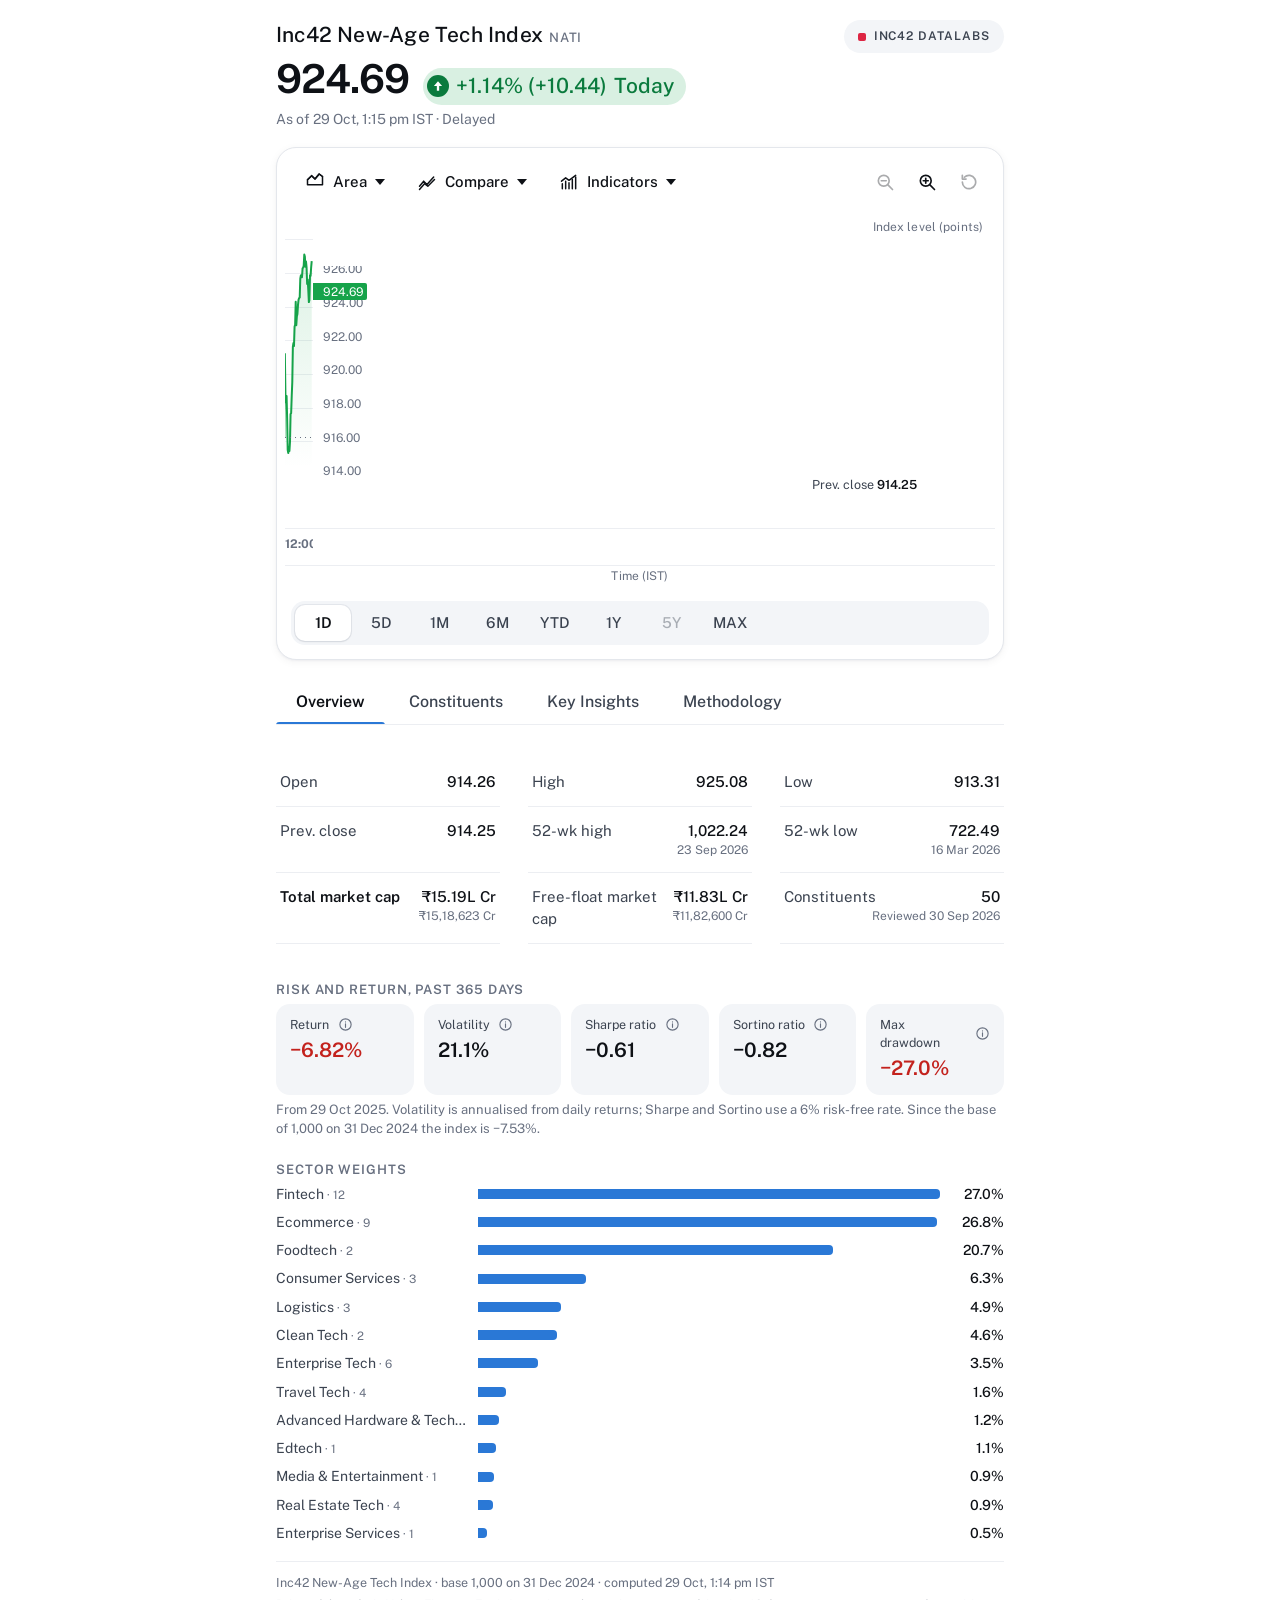
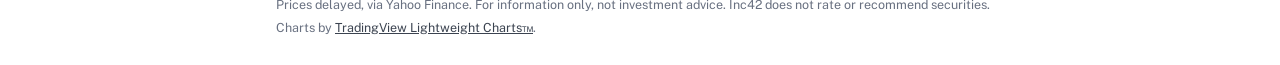
==== v2/site/index.html @ 7ddc9103 "NATI widget v2" ====
<!doctype html>
<html lang="en">
<head>
<meta charset="utf-8">
<meta name="viewport" content="width=device-width, initial-scale=1, viewport-fit=cover">
<!-- /HEAD-START -->
<title>Inc42 New-Age Tech Index</title>
<meta name="description" content="The Inc42 New-Age Tech Index (NATI): 50 Indian new-age tech stocks, live chart and comparisons, constituent heatmap, weekly insights and company profiles.">
<link rel="icon" href="data:image/svg+xml,%3Csvg xmlns='http://www.w3.org/2000/svg' viewBox='0 0 32 32'%3E%3Crect width='32' height='32' rx='8' fill='%23dd2543'/%3E%3Cpath d='M7 22l6-7 5 4 7-9' fill='none' stroke='%23fff' stroke-width='3' stroke-linecap='round' stroke-linejoin='round'/%3E%3C/svg%3E">
<script>
  // Apply ?theme=light|dark (or #light/#dark) before first paint, so an embed in a white
  // article never flashes the dark theme while the chart library loads
  (function () {
    try {
      var q = new URLSearchParams(location.search).get("theme"), h = location.hash.replace("#", "");
      var t = q || (h === "light" || h === "dark" ? h : null);
      if (t === "light" || t === "dark") document.documentElement.setAttribute("data-theme", t);
    } catch (e) {}
  })();
</script>
<link rel="preconnect" href="https://fonts.googleapis.com">
<link rel="preconnect" href="https://fonts.gstatic.com" crossorigin>
<link rel="stylesheet" href="https://fonts.googleapis.com/css2?family=Public+Sans:wght@400;500;600;700&display=swap">
<style>
/* Layout: one column, quote header → chart card (toolbar, chart, range tabs) → tabbed detail (overview, constituents, method). Sized for an article column (≤ 760px). */
/* colour tokens live in assets/nati-ui.css, shared with the other page */

* { box-sizing: border-box; }
[hidden] { display: none !important; }
html, body { background: var(--bg); color: var(--ink); }
body { margin: 0; font: 15px/1.45 var(--font); -webkit-font-smoothing: antialiased; }
button { font: inherit; color: inherit; }
:focus-visible { outline: 2px solid var(--focus); outline-offset: 2px; }
.num { font-variant-numeric: tabular-nums; }

.wrap { max-width: 760px; margin: 0 auto; padding-block: 20px 28px; padding-inline: 16px; display: grid; gap: 18px; }

/* ---------- quote header ---------- */
.quote { display: grid; grid-template-columns: 1fr auto; gap: 4px 16px; align-items: start; }
.quote .name { grid-column: 1; grid-row: 1; font-size: 21px; font-weight: 500; letter-spacing: 0.01em; margin: 0; text-wrap: balance; }
.quote .name small { font-size: 13px; color: var(--muted); font-weight: 500; letter-spacing: 0.06em; margin-left: 6px; }
.mark { grid-column: 2; grid-row: 1; display: flex; align-items: center; gap: 8px; padding: 8px 14px; border-radius: var(--r-ctl);
  background: var(--surface); font-size: 12px; font-weight: 600; letter-spacing: 0.08em; text-transform: uppercase; color: var(--ink-2); white-space: nowrap; }
.mark i { width: 8px; height: 8px; border-radius: 2px; background: var(--brand); display: block; }
.price-row { display: flex; flex-wrap: wrap; align-items: baseline; gap: 6px 14px; grid-column: 1 / -1; grid-row: 2; }
.last { font-size: 40px; font-weight: 600; letter-spacing: -0.01em; line-height: 1.1; }
.chg { display: inline-flex; align-items: center; gap: 8px; font-size: 21px; font-weight: 500; }
.chg .dot { width: 22px; height: 22px; border-radius: 50%; display: grid; place-items: center; }
.chg.up { color: var(--up); } .chg.up .dot { background: var(--up); }
.chg.down { color: var(--down); } .chg.down .dot { background: var(--down); }
.chg .dot svg { width: 14px; height: 14px; fill: var(--bg); }
.chg.down .dot svg { transform: rotate(180deg); }
.stamp { grid-column: 1 / -1; grid-row: 3; color: var(--muted); font-size: 14px; }
.stamp .live { display: inline-flex; align-items: center; gap: 6px; }
.stamp .live::before { content: ""; width: 7px; height: 7px; border-radius: 50%; background: var(--up-line); }

/* ---------- chart card ---------- */
.card { background: var(--surface); border-radius: var(--r-card); padding: 6px; display: grid; gap: 6px; min-width: 0; }
.toolbar { display: flex; flex-wrap: wrap; gap: 4px; padding: 6px 6px 2px; }
.tb { position: relative; }
.tb > button { display: inline-flex; align-items: center; gap: 8px; height: 40px; padding: 0 14px; border: 0; border-radius: var(--r-ctl);
  background: transparent; cursor: pointer; font-weight: 500; font-size: 15px; }
.tb > button:hover, .tb > button[aria-expanded="true"] { background: var(--wash); }
.tb > button svg.ic { width: 20px; height: 20px; fill: none; stroke: currentColor; stroke-width: 1.8; stroke-linejoin: round; stroke-linecap: round; }
.tb > button .caret { width: 0; height: 0; border-left: 5px solid transparent; border-right: 5px solid transparent; border-top: 6px solid currentColor; transition: transform .15s; }
.tb > button[aria-expanded="true"] .caret { transform: rotate(180deg); }
.tb > button:disabled { opacity: .45; cursor: not-allowed; }
.pop { position: absolute; top: calc(100% + 6px); left: 0; z-index: 20; min-width: 220px; background: var(--raised); border-radius: 16px;
  box-shadow: var(--shadow); padding: 8px 0; }
.pop[hidden] { display: none !important; }
.menu-item { display: flex; align-items: center; gap: 14px; width: 100%; border: 0; background: none; padding: 12px 18px; cursor: pointer; text-align: left; font-size: 15px; }
.menu-item:hover, .menu-item:focus-visible { background: var(--wash); }
.menu-item[aria-checked="true"] { background: var(--wash); }
.menu-item svg { width: 22px; height: 22px; flex: none; fill: none; stroke: currentColor; stroke-width: 1.8; stroke-linejoin: round; stroke-linecap: round; }
.menu-item .check { width: 18px; flex: none; color: var(--focus); font-weight: 700; visibility: hidden; }
.menu-item[aria-checked="true"] .check { visibility: visible; }
.menu-item small { display: block; color: var(--muted); font-size: 12.5px; }

.cmp { width: min(420px, calc(100vw - 32px)); padding: 0; overflow: hidden; }
.cmp .search { display: flex; align-items: center; gap: 12px; padding: 12px 16px; border-bottom: 2px solid var(--focus); }
.cmp .search svg { width: 20px; height: 20px; fill: none; stroke: var(--focus); stroke-width: 2; flex: none; }
.cmp input { flex: 1; min-width: 0; border: 0; background: transparent; color: var(--ink); font: inherit; font-size: 16px; outline: none; }
.cmp input::placeholder { color: var(--muted); }
.cmp .x { border: 0; background: none; cursor: pointer; padding: 4px; color: var(--ink-2); font-size: 20px; line-height: 1; }
.cmp .list { max-height: 330px; overflow-y: auto; padding: 4px 0 8px; }
.cmp .group { padding: 12px 18px 4px; font-size: 13px; color: var(--muted); font-weight: 500; }
.sym { display: grid; grid-template-columns: 1fr auto; gap: 0 14px; width: 100%; border: 0; background: none; text-align: left; cursor: pointer; padding: 9px 18px; }
.sym:hover, .sym:focus-visible { background: var(--wash); }
.sym[aria-pressed="true"] { background: var(--wash); }
.sym:disabled { opacity: .45; cursor: not-allowed; }
.sym .n { font-weight: 600; font-size: 15.5px; display: flex; align-items: center; gap: 8px; min-width: 0; }
.sym .n span { overflow: hidden; text-overflow: ellipsis; white-space: nowrap; }
.sym .n i { width: 10px; height: 10px; border-radius: 3px; flex: none; }
.sym .s { color: var(--muted); font-size: 13px; overflow: hidden; text-overflow: ellipsis; white-space: nowrap; }
.sym .why { grid-column: 1 / -1; color: var(--muted); font-size: 12px; }
.sym .v { text-align: right; font-weight: 600; font-variant-numeric: tabular-nums; }
.sym .p { text-align: right; font-size: 13px; font-weight: 500; font-variant-numeric: tabular-nums; display: inline-flex; gap: 6px; align-items: center; justify-content: flex-end; }
.sym .p.up { color: var(--up); } .sym .p.down { color: var(--down); }
.sym .p b { width: 16px; height: 16px; border-radius: 50%; display: grid; place-items: center; }
.sym .p.up b { background: var(--up); } .sym .p.down b { background: var(--down); }
.sym .p b svg { width: 10px; height: 10px; fill: var(--bg); }
.sym .p.down b svg { transform: rotate(180deg); }
.cmp .empty { padding: 18px; color: var(--muted); }

.chips { display: flex; flex-wrap: wrap; gap: 6px; padding: 0 8px; }
.chips:empty { display: none; }
.chip { display: inline-flex; align-items: center; gap: 8px; height: 30px; padding: 0 6px 0 12px; border-radius: var(--r-ctl);
  background: var(--raised); font-size: 13.5px; font-weight: 500; border: 1px solid var(--hair); }
.chip i { width: 10px; height: 10px; border-radius: 3px; }
.chip .pct { font-variant-numeric: tabular-nums; color: var(--ink-2); }
.chip button { border: 0; background: none; cursor: pointer; width: 22px; height: 22px; border-radius: 50%; color: var(--ink-2); font-size: 16px; line-height: 1; }
.chip button:hover { background: var(--wash); }
.chip.na { opacity: .6; }

.plot { position: relative; background: var(--surface); border-radius: 12px; min-width: 0; }
#chart { height: 330px; }
#chart.with-macd { height: 430px; }
.axis-row { display: flex; justify-content: space-between; align-items: flex-end; gap: 4px 12px; flex-wrap: wrap; padding: 8px 12px 0; min-height: 26px; }
.legend { display: flex; flex-wrap: wrap; gap: 4px 14px; font-size: 12.5px; color: var(--ink-2); min-width: 0; }
.ytitle, .xtitle { font-size: 12px; color: var(--muted); letter-spacing: 0.01em; }
.ytitle { margin-left: auto; white-space: nowrap; }
.xtitle { text-align: center; padding: 2px 12px 8px; }
.chartbox { position: relative; }
.chartbox.zoomed #chart { cursor: grab; }
.chartbox.zoomed #chart:active { cursor: grabbing; }
#chart:focus-visible { outline: 2px solid var(--focus); outline-offset: -2px; border-radius: 8px; }
.zoom { margin-left: auto; display: flex; align-items: center; gap: 2px; }
.zoom button { width: 40px; height: 40px; border: 0; border-radius: 50%; background: transparent; cursor: pointer; display: grid; place-items: center; color: var(--ink); }
.zoom button:hover:not(:disabled) { background: var(--wash); }
.zoom button:disabled { opacity: .35; cursor: not-allowed; }
.zoom svg { width: 20px; height: 20px; fill: none; stroke: currentColor; stroke-width: 2; stroke-linecap: round; stroke-linejoin: round; }
.legend span { display: inline-flex; align-items: center; gap: 6px; }
.legend i { width: 14px; height: 0; border-top: 2px solid; display: inline-block; }
.legend i.dash { border-top-style: dashed; }
.legend .from { color: var(--muted); }
.legend b { font-weight: 600; font-variant-numeric: tabular-nums; color: var(--ink); }
.tip { position: absolute; top: 6px; z-index: 4; pointer-events: none; background: var(--raised); color: var(--ink); border-radius: 10px; box-shadow: var(--shadow);
  padding: 8px 11px; font-size: 13px; min-width: 120px; transform: translateX(-50%); white-space: nowrap; }
.tip[hidden] { display: none !important; }
.tip .t { color: var(--muted); font-size: 12px; margin-bottom: 2px; }
.tip .row { display: flex; align-items: center; gap: 8px; justify-content: space-between; font-variant-numeric: tabular-nums; }
.tip .row b { font-weight: 600; }
.tip .row i { width: 8px; height: 8px; border-radius: 2px; display: inline-block; margin-right: 6px; }
.tip .up { color: var(--up); } .tip .down { color: var(--down); }
.pcl { position: absolute; right: 74px; z-index: 2; transform: translateY(-120%); font-size: 12.5px; color: var(--ink-2); pointer-events: none; background: var(--surface); padding: 0 4px; }
.pcl b { color: var(--ink); font-weight: 600; font-variant-numeric: tabular-nums; }
.pcl.below { transform: translateY(20%); }
.loading { position: absolute; inset: 0; display: grid; place-items: center; color: var(--muted); font-size: 14px; }

.ranges { display: flex; gap: 4px; padding: 4px 6px 6px; overflow-x: auto; scrollbar-width: none; }
.ranges::-webkit-scrollbar { display: none; }
.ranges button { border: 0; background: none; cursor: pointer; height: 40px; min-width: 56px; padding: 0 12px; border-radius: 12px; font-size: 15px; font-weight: 500; color: var(--ink-2); flex: none; }
.ranges button:hover { background: var(--wash); }
.ranges button[aria-pressed="true"] { background: var(--raised); color: var(--ink); font-weight: 600; box-shadow: 0 0 0 1px var(--hair); }
.ranges button:disabled { opacity: .4; cursor: not-allowed; background: none; }

/* ---------- tabs ---------- */
.tabs { display: flex; gap: 4px; border-bottom: 1px solid var(--hair-strong); overflow-x: auto; scrollbar-width: none; }
.tabs button { border: 0; background: none; cursor: pointer; padding: 12px 20px 11px; font-size: 16px; font-weight: 500; color: var(--ink-2); position: relative; flex: none; }
.tabs button[aria-selected="true"] { color: var(--ink); }
.tabs button[aria-selected="true"]::after { content: ""; position: absolute; left: 0; right: 0; bottom: -1px; height: 3px; border-radius: 3px 3px 0 0; background: var(--focus); }
.panel { display: grid; gap: 22px; min-width: 0; }

.stats { display: grid; grid-template-columns: repeat(3, 1fr); column-gap: 28px; }
.stat { display: flex; justify-content: space-between; gap: 12px; padding: 13px 4px; border-bottom: 1px solid var(--hair); min-width: 0; }
.stat dt { color: var(--ink-2); min-width: 0; }
.stat dd { margin: 0; font-weight: 500; text-align: right; font-variant-numeric: tabular-nums; white-space: nowrap; }
.stat dd small { display: block; font-size: 12px; color: var(--muted); font-weight: 400; }
.stat.hl dt { color: var(--ink); font-weight: 600; }

h3 { margin: 0 0 4px; font-size: 13px; font-weight: 600; letter-spacing: 0.07em; text-transform: uppercase; color: var(--muted); }
.risk { display: grid; grid-template-columns: repeat(5, 1fr); gap: 10px; }
.risk div { background: var(--surface); border-radius: 12px; padding: 12px 14px; min-width: 0; }
.risk span { display: flex; align-items: center; gap: 4px; font-size: 12.5px; color: var(--ink-2); }
/* (i) explainers on the risk metrics: one shared card, placed under the tile that opened it */
.infowrap { position: relative; }
.info { display: inline-grid; place-items: center; width: 24px; height: 24px; margin: -4px -4px -4px 0; padding: 0; border: 0; border-radius: 50%;
  background: none; color: var(--muted); cursor: pointer; flex: none; }
.info svg { width: 15px; height: 15px; fill: none; stroke: currentColor; stroke-width: 1.8; stroke-linecap: round; }
.info:hover, .info[aria-expanded="true"] { color: var(--focus); background: var(--wash); }
.infopop { position: absolute; z-index: 6; width: min(300px, 100%); background: var(--raised); color: var(--ink); border-radius: 12px; box-shadow: var(--shadow);
  padding: 12px 14px; font-size: 13.5px; line-height: 1.45; }
.infopop b { display: block; font-size: 14px; margin-bottom: 4px; }
.infopop p { margin: 0 0 6px; color: var(--ink-2); }
.infopop p:last-child { margin-bottom: 0; }
.infopop em { font-style: normal; color: var(--ink); font-weight: 600; }
.risk b { display: block; font-size: 20px; font-weight: 600; margin-top: 2px; font-variant-numeric: tabular-nums; }
.risk b.up { color: var(--up); } .risk b.down { color: var(--down); }
.note { color: var(--muted); font-size: 13px; margin: 6px 0 0; }

.sectors { display: grid; gap: 8px; }
.sec { display: grid; grid-template-columns: minmax(0, 190px) 1fr 52px; gap: 12px; align-items: center; font-size: 14px; }
.sec .lab { overflow: hidden; text-overflow: ellipsis; white-space: nowrap; color: var(--ink-2); }
.sec .lab small { color: var(--muted); }
.sec .track { height: 10px; border-radius: 0 4px 4px 0; position: relative; }
.sec .track i { position: absolute; left: 0; top: 0; bottom: 0; background: var(--bar); border-radius: 0 4px 4px 0; min-width: 2px; }
.sec .val { text-align: right; font-variant-numeric: tabular-nums; font-weight: 500; }

/* constituents table */
.tools { display: flex; gap: 10px; align-items: center; flex-wrap: wrap; }
.tools input { flex: 1; min-width: 180px; height: 40px; border-radius: var(--r-ctl); border: 1px solid var(--hair-strong); background: var(--bg); color: var(--ink); padding: 0 16px; font: inherit; }
.tools span { color: var(--muted); font-size: 13px; }
.tablewrap { overflow-x: auto; }
table { width: 100%; border-collapse: collapse; font-size: 14px; }
th { text-align: left; font-weight: 500; color: var(--muted); font-size: 12.5px; padding: 8px 10px; border-bottom: 1px solid var(--hair-strong); white-space: nowrap; }
th button { border: 0; background: none; cursor: pointer; color: inherit; font: inherit; padding: 0; display: inline-flex; gap: 4px; align-items: center; }
th[aria-sort] button { color: var(--ink); font-weight: 600; }
th.r, td.r { text-align: right; }
td { padding: 10px; border-bottom: 1px solid var(--hair); font-variant-numeric: tabular-nums; vertical-align: middle; }
td .co { font-weight: 600; }
td .co small { display: block; font-weight: 400; color: var(--muted); font-size: 12.5px; }
td .w { display: grid; grid-template-columns: 1fr 52px; gap: 8px; align-items: center; min-width: 120px; }
td .w i { height: 8px; background: var(--bar); border-radius: 0 3px 3px 0; display: block; }
td.up { color: var(--up); } td.down { color: var(--down); }
.more { justify-self: center; height: 40px; padding: 0 20px; border-radius: var(--r-ctl); border: 1px solid var(--hair-strong);
  background: var(--bg); color: var(--ink); cursor: pointer; font-weight: 500; }
.more:hover { background: var(--wash); }
tr.cap td .w b::after { content: " cap"; font-size: 10.5px; color: var(--muted); font-weight: 500; }

/* constituents heatmap: sectors, then companies, sized by index weight and coloured by the day's change */
.seg { display: inline-flex; padding: 3px; border-radius: var(--r-ctl); background: var(--surface); flex: none; }
.seg button { border: 0; background: none; cursor: pointer; height: 34px; padding: 0 16px; border-radius: var(--r-ctl); font-weight: 500; font-size: 14px; color: var(--ink-2); }
.seg button[aria-pressed="true"] { background: var(--raised); color: var(--ink); font-weight: 600; box-shadow: 0 0 0 1px var(--hair); }
.heat { display: grid; gap: 10px; min-width: 0; }
.heat-controls { display: flex; flex-wrap: wrap; justify-content: space-between; gap: 8px 12px; }
.heat-controls .seg button { padding: 0 12px; }
.movers li small { color: var(--muted); font-size: 11.5px; }
.heat-key { display: flex; flex-wrap: wrap; justify-content: space-between; align-items: center; gap: 8px 16px; font-size: 13px; color: var(--ink-2); }
.heat-key .up { color: var(--up); font-weight: 600; } .heat-key .down { color: var(--down); font-weight: 600; }
.scale { display: grid; grid-template-columns: repeat(9, 24px); row-gap: 3px; font-size: 11px; color: var(--muted); font-variant-numeric: tabular-nums; }
.scale i { height: 10px; display: block; }
.scale i:first-child { border-radius: 3px 0 0 3px; } .scale i:nth-child(9) { border-radius: 0 3px 3px 0; }
.scale span { grid-row: 2; text-align: center; white-space: nowrap; }
.heatbox { position: relative; }
.heatmap { position: relative; background: var(--bg); }
.hsec { position: absolute; height: 18px; padding: 1px 2px 0; font-size: 10.5px; font-weight: 600; letter-spacing: 0.06em; text-transform: uppercase;
  color: var(--muted); overflow: hidden; white-space: nowrap; text-overflow: ellipsis; }
.ht { position: absolute; border: 0; padding: 5px 6px; margin: 0; cursor: pointer; overflow: hidden; text-align: left;
  display: flex; flex-direction: column; justify-content: center; align-items: center; gap: 1px; border-radius: 2px;
  color: var(--heat-lo); font-size: 11.5px; line-height: 1.2; }
.ht b { font-weight: 600; white-space: nowrap; max-width: 100%; overflow: hidden; text-overflow: clip; }
.ht span { font-variant-numeric: tabular-nums; white-space: nowrap; opacity: .9; }
.ht.big { font-size: 13px; } .ht.big b { font-size: 14px; }
.h-n { background: var(--heat-n); }
.h-u1 { background: var(--heat-u1); } .h-u2 { background: var(--heat-u2); }
.h-u3 { background: var(--heat-u3); color: var(--heat-hi); } .h-u4 { background: var(--heat-u4); color: var(--heat-hi); }
.h-d1 { background: var(--heat-d1); } .h-d2 { background: var(--heat-d2); }
.h-d3 { background: var(--heat-d3); color: var(--heat-hi); } .h-d4 { background: var(--heat-d4); color: var(--heat-hi); }
.ht.dim { opacity: .22; }
@media (hover: hover) { .ht:hover { box-shadow: inset 0 0 0 2px var(--ink); } }
.ht:focus-visible { outline: 2px solid var(--ink); outline-offset: -2px; z-index: 1; }
.ht.on { box-shadow: inset 0 0 0 2px var(--ink); }
.heattip { position: absolute; z-index: 5; pointer-events: none; background: var(--raised); color: var(--ink); border-radius: 10px; box-shadow: var(--shadow);
  padding: 9px 12px; font-size: 13px; min-width: 190px; max-width: 260px; }
.heattip .hn { font-weight: 600; font-size: 14.5px; }
.heattip .t { color: var(--muted); font-size: 12px; margin-bottom: 4px; }
.heattip .row { display: flex; justify-content: space-between; gap: 14px; font-variant-numeric: tabular-nums; }
.heattip .row b { font-weight: 600; }
.heattip .up { color: var(--up); } .heattip .down { color: var(--down); }
.heattip.pinned { pointer-events: auto; }
.heattip .go { display: block; margin-top: 7px; padding-top: 7px; border-top: 1px solid var(--hair); font-size: 12.5px; font-weight: 600; color: var(--focus); text-decoration: none; }
td .co a { color: inherit; text-decoration: underline; text-decoration-color: var(--hair-strong); text-underline-offset: 3px; }
td .co a:hover { text-decoration-color: currentColor; }
.movers { display: grid; grid-template-columns: 1fr 1fr; gap: 10px 24px; }
.movers h4 { margin: 0 0 4px; font-size: 12px; font-weight: 600; letter-spacing: 0.06em; text-transform: uppercase; color: var(--muted); }
.movers ol { margin: 0; padding: 0; list-style: none; display: grid; gap: 2px; }
.movers li { display: flex; justify-content: space-between; gap: 10px; font-size: 14px; padding: 5px 0; border-bottom: 1px solid var(--hair); }
.movers li span { overflow: hidden; text-overflow: ellipsis; white-space: nowrap; color: var(--ink-2); }
.movers li b { font-weight: 600; font-variant-numeric: tabular-nums; white-space: nowrap; }
.movers .up { color: var(--up); } .movers .down { color: var(--down); }

/* ---------- key insights ---------- */
.ins-head { display: flex; flex-wrap: wrap; justify-content: space-between; align-items: flex-end; gap: 8px 20px; }
.ins-head h3 { margin: 0 0 2px; }
.ins-title { display: grid; gap: 12px; justify-items: start; }
.days.many { gap: 3px; }
.days.many .day small { font-size: 11px; min-height: 2.5em; }
.days.many .day .col i { left: 8%; right: 8%; }
.ins-range { font-size: 14px; color: var(--ink-2); }
.ins-big { text-align: right; }
.ins-big b { display: block; font-size: 30px; font-weight: 600; line-height: 1.1; font-variant-numeric: tabular-nums; }
.ins-big b.up { color: var(--up); } .ins-big b.down { color: var(--down); }
.ins-big span { font-size: 13px; color: var(--muted); font-variant-numeric: tabular-nums; }
.ins-lines { margin: 0; padding: 0; list-style: none; display: grid; gap: 8px; }
.ins-lines li { position: relative; padding-left: 18px; color: var(--ink-2); max-width: 70ch; }
.ins-lines li::before { content: ""; position: absolute; left: 3px; top: 0.62em; width: 6px; height: 6px; border-radius: 50%; background: var(--focus); }
.ins-grid { display: grid; grid-template-columns: 1fr 1fr; gap: 14px; }
.ins-card { background: var(--surface); border-radius: 14px; padding: 14px 16px 16px; display: grid; gap: 10px; min-width: 0; align-content: start; }
.ins-card h4 { margin: 0; font-size: 15px; font-weight: 600; display: flex; align-items: center; gap: 4px; }
.ins-card .sub { margin: -6px 0 0; font-size: 12.5px; color: var(--muted); }
/* diverging bars: label | two-sided track around zero | value */
.dvs { display: grid; gap: 9px; }
.dv { display: grid; grid-template-columns: minmax(0, 118px) 1fr 62px; gap: 10px; align-items: center; font-size: 13.5px; }
.dv .lab { overflow: hidden; text-overflow: ellipsis; white-space: nowrap; color: var(--ink-2); }
.dv.me .lab { color: var(--ink); font-weight: 600; }
.dv .trk { position: relative; height: 12px; }
.dv .trk::before { content: ""; position: absolute; left: 50%; top: -4px; bottom: -4px; width: 1px; background: var(--hair-strong); }
.dv .trk i { position: absolute; top: 0; bottom: 0; min-width: 2px; }
.dv .trk i.pos { left: 50%; background: var(--up-line); border-radius: 0 4px 4px 0; }
.dv .trk i.neg { right: 50%; background: var(--down-line); border-radius: 4px 0 0 4px; }
.dvs.one .trk::before { left: 0; }
.dvs.one .trk i.pos, .dvs.one .trk i.neg { left: 0; right: auto; border-radius: 0 4px 4px 0; }
.dvs.wide .dv { grid-template-columns: minmax(0, 210px) 1fr 62px; }
.dv .val { text-align: right; font-weight: 600; font-variant-numeric: tabular-nums; white-space: nowrap; }
/* day-by-day columns around a zero line */
.days { display: grid; grid-template-columns: repeat(5, 1fr); gap: 8px; }
.day { display: grid; grid-template-rows: 132px auto; gap: 6px; text-align: center; min-width: 0; }
.day .col { position: relative; }
.day .col::before { content: ""; position: absolute; left: -4px; right: -4px; top: var(--zero); height: 1px; background: var(--hair-strong); }
.day .col i { position: absolute; left: 18%; right: 18%; min-height: 2px; }
.day .col i.pos { background: var(--up-line); border-radius: 4px 4px 0 0; }
.day .col i.neg { background: var(--down-line); border-radius: 0 0 4px 4px; }
.day .col span { position: absolute; left: -4px; right: -4px; font-size: 11.5px; font-weight: 600; font-variant-numeric: tabular-nums; color: var(--ink-2); white-space: nowrap; }
.day small { font-size: 12px; color: var(--muted); line-height: 1.25; }
.day small b { display: block; color: var(--ink-2); font-weight: 600; }
/* movers: lifted | dragged, each with a bar scaled to the largest move */
.movers2 { display: grid; grid-template-columns: 1fr 1fr; gap: 6px 28px; }
.movers2 h5 { margin: 0 0 2px; font-size: 12px; font-weight: 600; letter-spacing: 0.06em; text-transform: uppercase; color: var(--muted); }
.movers2 ol { margin: 0; padding: 0; list-style: none; }
.movers2 li { display: grid; grid-template-columns: minmax(0, 1fr) auto; gap: 2px 10px; padding: 8px 0; border-bottom: 1px solid var(--hair); }
.movers2 .co { min-width: 0; font-weight: 600; font-size: 14px; overflow: hidden; text-overflow: ellipsis; white-space: nowrap; }
.movers2 .co a { color: inherit; text-decoration: none; } .movers2 .co a:hover { text-decoration: underline; text-underline-offset: 3px; }
.movers2 .co small { display: block; font-weight: 400; font-size: 12px; color: var(--muted); overflow: hidden; text-overflow: ellipsis; }
.movers2 b { font-variant-numeric: tabular-nums; font-weight: 600; text-align: right; }
.movers2 .bar { grid-column: 1 / -1; height: 4px; border-radius: 2px; background: var(--wash); position: relative; overflow: hidden; }
.movers2 .bar i { position: absolute; left: 0; top: 0; bottom: 0; border-radius: 2px; }
.movers2 .up { color: var(--up); } .movers2 .down { color: var(--down); }
.movers2 .bar i.up { background: var(--up-line); } .movers2 .bar i.down { background: var(--down-line); }
/* correlation chart */
.corrlegend { display: flex; flex-wrap: wrap; gap: 4px 16px; font-size: 13px; color: var(--ink-2); }
.corrlegend span { display: inline-flex; align-items: center; gap: 6px; }
.corrlegend i { width: 14px; height: 0; border-top: 2px solid; }
.corrlegend b { color: var(--ink); font-weight: 600; font-variant-numeric: tabular-nums; }
.corrbox { position: relative; }
#insCorr { display: block; width: 100%; height: 220px; overflow: visible; touch-action: pan-y; }
#insCorr text { font: 11.5px var(--font); fill: var(--muted); font-variant-numeric: tabular-nums; }
#insCorr .dl { font-size: 12px; font-weight: 600; fill: var(--ink-2); }
.ctip { position: absolute; z-index: 4; pointer-events: none; background: var(--raised); color: var(--ink); border-radius: 10px; box-shadow: var(--shadow);
  padding: 8px 11px; font-size: 13px; white-space: nowrap; transform: translateX(-50%); }
.ctip .t { color: var(--muted); font-size: 12px; margin-bottom: 2px; }
.ctip .row { display: flex; justify-content: space-between; gap: 14px; font-variant-numeric: tabular-nums; }
.ctip .row i { width: 8px; height: 8px; border-radius: 2px; display: inline-block; margin-right: 6px; }
.corrtable summary { font-size: 13px; font-weight: 500; color: var(--ink-2); }
.corrtable table { margin-top: 8px; }
.method { display: grid; gap: 14px; max-width: 65ch; }
.method p, .method li { color: var(--ink-2); }
.method ul { margin: 0; padding-left: 18px; display: grid; gap: 6px; }
.method b { color: var(--ink); }
details { border-top: 1px solid var(--hair); padding-top: 10px; }
summary { cursor: pointer; font-weight: 600; }
details ul { margin-top: 8px; }

footer { color: var(--muted); font-size: 12.5px; display: grid; gap: 4px; border-top: 1px solid var(--hair); padding-top: 12px; }
footer a { color: var(--ink-2); }

@media (max-width: 640px) {
  .last { font-size: 32px; }
  .chg { font-size: 17px; }
  .quote .name { font-size: 18px; }
  .quote .name { grid-column: 1 / -1; grid-row: 2; }
  .mark { grid-row: 1; grid-column: 1 / -1; justify-self: start; padding: 6px 12px; }
  .price-row { grid-row: 3; } .stamp { grid-row: 4; }
  #chart { height: 260px; } #chart.with-macd { height: 350px; }
  .toolbar { position: relative; gap: 0; padding-inline: 2px; }
  .tb { position: static; }
  .pop { left: 6px; }
  .tb > button { padding: 0 9px; gap: 6px; font-size: 14px; }
  .tb > button .caret { border-left-width: 4px; border-right-width: 4px; border-top-width: 5px; }
  .tabs button { padding: 12px 14px 11px; font-size: 15px; }
  .tb > button .lbl-opt { display: none; }
  .stats { grid-template-columns: 1fr; }
  .risk { grid-template-columns: repeat(2, 1fr); }
  .sec { grid-template-columns: minmax(0, 120px) 1fr 48px; }
  .hide-sm { display: none; }
  .movers { grid-template-columns: 1fr; }
  .ins-grid, .movers2 { grid-template-columns: 1fr; }
  .ins-big { text-align: left; }
  .dv, .dvs.wide .dv { grid-template-columns: minmax(0, 118px) 1fr 58px; }
  .tools #consCount { margin-left: auto; }
  .tools input { order: 1; flex-basis: 100%; }
  .ranges { gap: 0; padding-inline: 2px; justify-content: space-between; }
  .ranges button { min-width: 0; padding: 0 9px; font-size: 14px; height: 36px; }
  .zoom button { width: 34px; height: 34px; }
  .zoom svg { width: 18px; height: 18px; }
  .axis-row { padding-inline: 8px; }
}
@media (max-width: 420px) { .lbl-long { display: none; } .tb > button svg.ic, #typeIcon { display: none; } .tb > button { padding: 0 7px; } #zoomReset { display: none; }
  .tabs button { padding: 12px 11px 11px; } }
@media (max-width: 359px) {
  .wrap { padding-inline: 12px; }
  .tb > button { padding: 0 5px; gap: 4px; font-size: 13.5px; }
  .zoom button { width: 30px; height: 32px; }
  .ranges button { padding: 0 5px; font-size: 13px; }
  .tabs button { padding: 12px 8px 11px; font-size: 14px; }
}
.stamp .nw { white-space: nowrap; }
@media (min-width: 641px) and (max-width: 760px) { .risk { grid-template-columns: repeat(3, 1fr); } }
@media (prefers-reduced-motion: reduce) { * { transition: none !important; } }
</style>
<link rel="stylesheet" href="assets/nati-ui.css">
<!-- /HEAD-END -->
</head>
<body>
<!-- /BODY-START -->
<noscript><p style="padding:16px;font:15px/1.5 system-ui,sans-serif">The Inc42 New-Age Tech Index chart needs JavaScript. Please enable it to see the index.</p></noscript>
<div class="wrap" id="app">
  <header class="quote">
    <h1 class="name">Inc42 New-Age Tech Index<small>NATI</small></h1>
    <div class="mark" title="Inc42 Datalabs"><i></i>Inc42 Datalabs</div>
    <div class="price-row">
      <span class="last num" id="last">—</span>
      <span class="chg" id="chg"></span>
    </div>
    <div class="stamp" id="stamp">Loading index…</div>
  </header>

  <section class="card" aria-label="Index chart">
    <div class="toolbar">
      <div class="tb">
        <button id="typeBtn" aria-haspopup="menu" aria-expanded="false" aria-controls="typeMenu">
          <span id="typeIcon"></span><span id="typeLabel">Area</span><span class="caret"></span>
        </button>
        <div class="pop" id="typeMenu" role="menu" hidden></div>
      </div>
      <div class="tb">
        <button id="cmpBtn" aria-haspopup="dialog" aria-expanded="false" aria-controls="cmpPop">
          <svg class="ic" viewBox="0 0 24 24"><path d="M3 17l5-6 4 4 8-9"/><path d="M3 21l6-7 4 3 8-8"/></svg><span>Compare</span><span class="caret"></span>
        </button>
        <div class="pop cmp" id="cmpPop" role="dialog" aria-label="Compare with an index or a constituent" hidden>
          <div class="search">
            <svg viewBox="0 0 24 24"><circle cx="10.5" cy="10.5" r="6.5"/><path d="M15.5 15.5L21 21"/></svg>
            <input id="cmpSearch" type="search" placeholder="Search indices or companies…" autocomplete="off" aria-label="Search indices or companies">
            <button class="x" id="cmpClose" aria-label="Close">×</button>
          </div>
          <div class="list" id="cmpList"></div>
        </div>
      </div>
      <div class="tb">
        <button id="indBtn" aria-haspopup="menu" aria-expanded="false" aria-controls="indMenu">
          <svg class="ic" viewBox="0 0 24 24"><path d="M4 20V14M8 20V11M12 20V13M16 20V9M20 20V6"/><path d="M3 11l5-4 4 3 8-6"/></svg><span>Indicators</span><span class="caret"></span>
        </button>
        <div class="pop" id="indMenu" role="menu" hidden></div>
      </div>
      <div class="zoom" role="group" aria-label="Zoom">
        <button id="zoomOut" type="button" aria-label="Zoom out" title="Zoom out (−)"><svg viewBox="0 0 24 24"><circle cx="10.5" cy="10.5" r="6.5"/><path d="M15.5 15.5L21 21M7.5 10.5h6"/></svg></button>
        <button id="zoomIn" type="button" aria-label="Zoom in" title="Zoom in (+)"><svg viewBox="0 0 24 24"><circle cx="10.5" cy="10.5" r="6.5"/><path d="M15.5 15.5L21 21M7.5 10.5h6M10.5 7.5v6"/></svg></button>
        <button id="zoomReset" type="button" aria-label="Reset zoom" title="Reset zoom (0)"><svg viewBox="0 0 24 24"><path d="M4 12a8 8 0 1 0 2.4-5.7"/><path d="M4 4v4.5h4.5"/></svg></button>
      </div>
    </div>
    <div class="chips" id="chips"></div>
    <div class="plot">
      <div class="axis-row">
        <div class="legend" id="legend"></div>
        <div class="ytitle" id="ytitle" aria-hidden="true">Index level (points)</div>
      </div>
      <div class="chartbox" id="chartbox">
        <div id="chart" role="img" tabindex="0" aria-label="Index chart"></div>
        <div class="tip" id="tip" hidden></div>
        <div class="pcl" id="pcl" hidden></div>
        <div class="loading" id="loading">Loading chart…</div>
      </div>
      <div class="xtitle" id="xtitle" aria-hidden="true"></div>
    </div>
    <div class="ranges" id="ranges" role="group" aria-label="Time range"></div>
  </section>

  <nav class="tabs" role="tablist" aria-label="Index details">
    <button role="tab" id="tab-overview" aria-selected="true" aria-controls="p-overview">Overview</button>
    <button role="tab" id="tab-constituents" aria-selected="false" aria-controls="p-constituents">Constituents</button>
    <button role="tab" id="tab-insights" aria-selected="false" aria-controls="p-insights" aria-label="Key Insights" hidden><span class="lbl-long">Key </span>Insights</button>
    <button role="tab" id="tab-method" aria-selected="false" aria-controls="p-method" aria-label="Methodology">Method<span class="lbl-long">ology</span></button>
  </nav>

  <section class="panel" id="p-overview" role="tabpanel" aria-labelledby="tab-overview">
    <dl class="stats" id="stats"></dl>
    <div>
      <h3>Risk and return, past 365 days</h3>
      <div class="riskwrap infowrap">
        <div class="risk" id="risk"></div>
        <div class="infopop" id="infoPop" role="note" hidden></div>
      </div>
      <p class="note" id="riskNote"></p>
    </div>
    <div>
      <h3>Sector weights</h3>
      <div class="sectors" id="sectors"></div>
    </div>
  </section>

  <section class="panel" id="p-constituents" role="tabpanel" aria-labelledby="tab-constituents" hidden>
    <div class="tools">
      <div class="seg" id="consView" role="group" aria-label="Show constituents as">
        <button type="button" data-view="map" aria-pressed="true">Heatmap</button>
        <button type="button" data-view="table" aria-pressed="false">Table</button>
      </div>
      <input id="consSearch" type="search" placeholder="Filter by company or sector" aria-label="Filter constituents">
      <span id="consCount"></span>
    </div>
    <div class="heat" id="heatView">
      <div class="heat-controls">
        <div class="seg" id="heatPeriod" role="group" aria-label="Return period">
          <button type="button" data-hp="1D" aria-pressed="true">1D</button>
          <button type="button" data-hp="1W" aria-pressed="false">1W</button>
          <button type="button" data-hp="1M" aria-pressed="false">1M</button>
          <button type="button" data-hp="YTD" aria-pressed="false">YTD</button>
          <button type="button" data-hp="1Y" aria-pressed="false">1Y</button>
        </div>
        <div class="seg" id="heatGroup" role="group" aria-label="Group companies by">
          <button type="button" data-hg="sector" aria-pressed="true">By sector</button>
          <button type="button" data-hg="return" aria-pressed="false">By return</button>
        </div>
      </div>
      <div class="heat-key"><span id="heatBreadth"></span><div class="scale" id="heatScale" aria-hidden="true"></div></div>
      <div class="heatbox">
        <div class="heatmap" id="heatmap" role="group" aria-label="Heatmap of index constituents"></div>
        <div class="heattip" id="heatTip" hidden></div>
      </div>
      <div class="movers" id="heatMovers"></div>
      <p class="note" id="heatNote"></p>
    </div>
    <div class="tablewrap" id="tableView" hidden>
      <table>
        <thead><tr id="consHead"></tr></thead>
        <tbody id="consBody"></tbody>
      </table>
    </div>
    <button class="more" id="consMore" type="button" aria-expanded="false" hidden></button>
  </section>

  <section class="panel" id="p-insights" role="tabpanel" aria-labelledby="tab-insights" hidden>
    <div class="ins-head">
      <div class="ins-title">
        <div class="seg" id="insWin" role="group" aria-label="Insights period">
          <button type="button" data-win="5" aria-pressed="true" aria-label="Past 5 sessions">1W</button>
          <button type="button" data-win="10" aria-pressed="false" aria-label="Past 10 sessions">2W</button>
          <button type="button" data-win="20" aria-pressed="false" aria-label="Past 20 sessions">1M</button>
        </div>
        <div><h3 id="insLabel">Past week</h3><div class="ins-range" id="insRange"></div></div>
      </div>
      <div class="ins-big" id="insBig"></div>
    </div>
    <ul class="ins-lines" id="insLines"></ul>
    <div class="ins-grid">
      <div class="ins-card"><h4>Against benchmarks</h4><p class="sub" id="insBenchSub">Change over the same sessions</p><div class="dvs" id="insBench"></div></div>
      <div class="ins-card"><h4>Day by day</h4><p class="sub">NATI's change each session</p><div class="days" id="insDays"></div></div>
    </div>
    <div class="ins-card">
      <h4>What moved the index</h4>
      <p class="sub" id="insMoversSub">Index points each company added or took away (its weight going into each session × its move)</p>
      <div class="movers2" id="insMovers"></div>
      <p class="note" id="insPct"></p>
    </div>
    <div class="ins-card"><h4>By sector</h4><p class="sub" id="insSectorsSub">Index points by sector</p><div class="dvs wide" id="insSectors"></div></div>
    <div class="ins-card infowrap" id="insCorrCard">
      <h4 data-anchor>Correlation with benchmarks<button type="button" class="info" data-info="corr" aria-expanded="false"
        aria-controls="infoPop2" aria-label="What is correlation?"><svg viewBox="0 0 24 24" aria-hidden="true"><circle cx="12" cy="12" r="9"/><path d="M12 11v5.5M12 7.6v.2"/></svg></button></h4>
      <div class="infopop" id="infoPop2" role="note" hidden></div>
      <p class="sub" id="insCorrSub"></p>
      <div class="corrlegend" id="insCorrLegend"></div>
      <div class="corrbox" id="insCorrBox"><svg id="insCorr" role="img"></svg><div class="ctip" id="insCorrTip" hidden></div></div>
      <details class="corrtable"><summary>Show as a table</summary><div class="tablewrap"><table id="insCorrTable"></table></div></details>
      <p class="note" id="insCorrNote"></p>
    </div>
  </section>

  <section class="panel" id="p-method" role="tabpanel" aria-labelledby="tab-method" hidden>
    <div class="method" id="method"></div>
  </section>

  <footer id="foot"></footer>
</div>

<script src="vendor/lightweight-charts-5.0.9.standalone.production.js"></script>
<script>
(() => {
"use strict";
const LWC = window.LightweightCharts;
const DATA = "data/";
const MAX_COMPARE = 4;
const RANGES = [
  { id: "1D", label: "1D", phrase: "Today" },
  { id: "5D", label: "5D", phrase: "past 5 days" },
  { id: "1M", label: "1M", phrase: "past month" },
  { id: "6M", label: "6M", phrase: "past 6 months" },
  { id: "YTD", label: "YTD", phrase: "year to date" },
  { id: "1Y", label: "1Y", phrase: "past year" },
  { id: "5Y", label: "5Y", phrase: "past 5 years" },
  { id: "MAX", label: "MAX", phrase: "since launch base" },
];
const TYPES = [
  { id: "line", label: "Line", icon: '<path d="M3 17l6-6 4 4 8-8"/>' },
  { id: "area", label: "Area", icon: '<path d="M3 19V13l5-5 4 4 5-6 4 3v10z"/><path d="M3 13l5-5 4 4 5-6 4 3"/>' },
  { id: "candle", label: "Candle", icon: '<path d="M8 3v4M8 15v6M16 3v6M16 17v4"/><rect x="5.5" y="7" width="5" height="8" rx="1"/><rect x="13.5" y="9" width="5" height="8" rx="1"/>' },
  { id: "bar", label: "Bar", icon: '<path d="M6 20V11M12 20V5M18 20V14"/><path d="M4 11h2M12 8h2M10 5h2M16 14h2M18 17h2"/>' },
];
const INDICATORS = [
  { id: "ma", label: "Moving average", sub: "20 sessions intraday and 1M · 50 sessions on longer ranges" },
  { id: "macd", label: "Moving average convergence divergence", sub: "MACD 12, 26, 9 · shown below the chart" },
  { id: "env", label: "Moving average envelope", sub: "20-period average ± 2.5%" },
];
const ARROW = '<svg viewBox="0 0 24 24"><path d="M12 4l7 8h-5v8h-4v-8H5z"/></svg>';

const state = {
  range: "1D", type: "area", compares: [], ind: { ma: false, macd: false, env: false },
  sortKey: "weight", sortDir: -1, consFilter: "", consAll: false, consView: "map", insWin: "5", heatPeriod: "1D", heatGroup: "sector",
};
let IDX, SYMBOLS, CONS, REVIEWS;
// The reader's view (range, chart type, comparisons, indicators, tab, constituents view) is kept
// for the browser tab's session, so a reload or a trip to a company profile and back keeps it
const STORE_KEY = "nati:v2:index";
function saveState() {
  try {
    const tab = document.querySelector('[role="tab"][aria-selected="true"]');
    sessionStorage.setItem(STORE_KEY, JSON.stringify({ range: state.range, type: state.type, compares: state.compares,
      ind: state.ind, sortKey: state.sortKey, sortDir: state.sortDir, consView: state.consView, insWin: state.insWin, heatPeriod: state.heatPeriod, heatGroup: state.heatGroup, tab: tab ? tab.id : null }));
  } catch (e) { /* storage blocked (private mode, partitioned iframe): the view simply isn't remembered */ }
}
// Restores what is still valid against the current data; returns the saved tab id
function restoreState() {
  let s = null;
  try { s = JSON.parse(sessionStorage.getItem(STORE_KEY) || "null"); } catch (e) {}
  if (!s || typeof s !== "object") return null;
  if (RANGES.some((r) => r.id === s.range)) state.range = s.range;
  if (TYPES.some((t) => t.id === s.type)) state.type = s.type;
  if (Array.isArray(s.compares)) state.compares = s.compares.filter((id) => findSymbol(id)).slice(0, MAX_COMPARE);
  if (s.ind) for (const k of Object.keys(state.ind)) state.ind[k] = !!s.ind[k];
  if (COLS.some((c) => c.key === s.sortKey)) { state.sortKey = s.sortKey; state.sortDir = s.sortDir === 1 ? 1 : -1; }
  if (s.consView === "map" || s.consView === "table") state.consView = s.consView;
  if (["5", "10", "20"].includes(s.insWin)) state.insWin = s.insWin;
  if (["1D", "1W", "1M", "YTD", "1Y"].includes(s.heatPeriod)) state.heatPeriod = s.heatPeriod;
  if (s.heatGroup === "sector" || s.heatGroup === "return") state.heatGroup = s.heatGroup;
  return typeof s.tab === "string" ? s.tab : null;
}
// Companies with a profile page (data/companies/index.json); none when the list is missing
let PROFILES = new Set();
let RETURNS = {};       // id -> {"1W", "1M", "YTD", "1Y", since?}: the heatmap's longer periods
const profileHref = (id) => {
  const q = new URLSearchParams({ id });
  const t = new URLSearchParams(location.search).get("theme");
  if (t) q.set("theme", t);
  return "company.html?" + q + "#" + id;     // the hash carries the id where a host drops the query
};
const seriesCache = new Map();
let chart = null;

const $ = (s) => document.querySelector(s);
const css = (name) => getComputedStyle(document.documentElement).getPropertyValue(name).trim();
const nf2 = new Intl.NumberFormat("en-IN", { minimumFractionDigits: 2, maximumFractionDigits: 2 });
const nf0 = new Intl.NumberFormat("en-IN", { maximumFractionDigits: 0 });
const fmt = (v) => nf2.format(v);
const pct = (v, d = 2) => (v > 0 ? "+" : v < 0 ? "−" : "") + Math.abs(v * 100).toFixed(d) + "%";
const signed = (v) => (v > 0 ? "+" : v < 0 ? "−" : "") + nf2.format(Math.abs(v));
const lakhCr = (cr) => "₹" + (cr / 1e5).toFixed(2) + "L Cr";
const ratio = (v) => (v == null ? "—" : (v < 0 ? "−" : "") + Math.abs(v).toFixed(2));
const MONTHS = ["Jan","Feb","Mar","Apr","May","Jun","Jul","Aug","Sep","Oct","Nov","Dec"];
const dstr = (s) => { const [y, m, d] = s.split("-").map(Number); return `${d} ${MONTHS[m - 1]} ${y}`; };
const clock = (sec) => { const d = new Date(sec * 1000); let h = d.getUTCHours(); const m = d.getUTCMinutes();
  const ap = h >= 12 ? "PM" : "AM"; h = h % 12 || 12; return `${h}:${String(m).padStart(2, "0")} ${ap}`; };
const dayOf = (sec) => { const d = new Date(sec * 1000); return `${MONTHS[d.getUTCMonth()]} ${d.getUTCDate()}`; };

async function getJSON(path) {
  const r = await fetch(DATA + path, { cache: "no-cache" });
  if (!r.ok) throw new Error(`${path}: ${r.status}`);
  return r.json();
}
// Every constituent with a profile can be compared too, in weight order
function constituentSymbols() {
  return [...CONS].filter((c) => PROFILES.has(c.id)).sort((a, b) => b.weight - a.weight).map((c) => ({
    id: c.id, name: c.company, sub: `${c.ticker} · ${c.sector}`,
    kind: "constituent", region: "IN", intraday: true, last: c.price, change_pct: c.change_pct, rupee: true }));
}
const findSymbol = (id) => SYMBOLS.find((s) => s.id === id) || constituentSymbols().find((s) => s.id === id);
const isConstituent = (id) => CONS.some((c) => c.id === id);
async function getSeries(id) {
  if (!seriesCache.has(id)) {
    // a company's prices come from its profile file, reshaped like an index series
    const p = isConstituent(id)
      ? getJSON(`companies/${id}.json`).then((d) => ({ id, name: d.company, daily: d.daily.map((r) => [r[0], r[4]]), sessions: d.sessions }))
      : getJSON(`series/${id}.json`);
    p.catch(() => seriesCache.delete(id));
    seriesCache.set(id, p);
  }
  return seriesCache.get(id);
}
// One entry per comparison; null where the file could not be loaded (the chart still draws)
async function loadCompares() {
  const res = await Promise.allSettled(state.compares.map(getSeries));
  return res.map((x) => (x.status === "fulfilled" ? x.value : null));
}
// A compare index on NATI's own sessions: the last close on or before each date
// (Indian and US markets keep different holidays, and US closes come later in the day)
function alignDaily(rows, dates) {
  const out = []; let i = -1;
  for (const d of dates) {
    while (i + 1 < rows.length && rows[i + 1][0] <= d) i++;
    if (i >= 0) out.push({ time: d, value: rows[i][1] });
  }
  return out;
}
const shortDate = (s) => { const [, m, d] = s.split("-").map(Number); return `${d} ${MONTHS[m - 1]}`; };
// "Live" only while the market is open and the last refresh is recent; a stalled refresh
// must not keep showing a live dot
const isLive = () => IDX.market_open &&
  Date.now() - new Date(IDX.as_of).getTime() < ((IDX.refresh_minutes || 20) + 45) * 60000;

/* ---------------- range maths ---------------- */
const isIntraday = (r) => r === "1D" || r === "5D";
function rangeStart(lastDate, r) {
  const d = new Date(lastDate + "T00:00:00Z");
  const back = { "1M": [0, 1], "6M": [0, 6], "1Y": [1, 0], "5Y": [5, 0] }[r];
  if (back) { d.setUTCFullYear(d.getUTCFullYear() - back[0]); d.setUTCMonth(d.getUTCMonth() - back[1]); }
  if (r === "YTD") return `${d.getUTCFullYear() - 1}-12-31`;
  if (r === "MAX") return "0000-00-00";
  return d.toISOString().slice(0, 10);
}
// daily rows [[date, ...]] → slice from the last row on or before the range start (the anchor)
function sliceDaily(rows, r, lastDate) {
  const start = rangeStart(lastDate, r);
  let i = 0;
  for (let k = 0; k < rows.length; k++) { if (rows[k][0] <= start) i = k; else break; }
  return rows.slice(i);
}
// intraday sessions → points plus the baseline (previous close)
function sliceSessions(sessions, r) {
  const use = r === "1D" ? sessions.slice(-1) : sessions.slice(-5);
  if (!use.length) return null;
  const pts = use.flatMap((s) => s.points);
  return { pts, base: use[0].prev_close ?? pts[0][1], dates: use.map((s) => s.date) };
}

function indexView(r) {
  if (isIntraday(r)) {
    const s = sliceSessions(IDX.sessions, r);
    return { kind: "intraday", pts: s.pts.map(([t, v]) => ({ time: t, value: v })), base: s.base, dates: s.dates };
  }
  const rows = sliceDaily(IDX.daily, r, IDX.session_date);
  return {
    kind: "daily",
    pts: rows.map((x) => ({ time: x[0], value: x[4] })),
    ohlc: rows.map((x) => ({ time: x[0], open: x[1], high: x[2], low: x[3], close: x[4] })),
    base: rows[0][4],
  };
}

// Candles for intraday ranges, built from the index's own 5-minute path
function intradayCandles(pts, minutes) {
  const out = []; let cur = null; let prev = null;
  for (const p of pts) {
    const b = Math.floor(p.time / (minutes * 60)) * minutes * 60;
    if (!cur || cur.time !== b) {
      if (cur) out.push(cur);
      const o = prev && dayOf(prev.time) === dayOf(p.time) ? prev.value : p.value;
      cur = { time: b, open: o, high: Math.max(o, p.value), low: Math.min(o, p.value), close: p.value };
    } else {
      cur.high = Math.max(cur.high, p.value); cur.low = Math.min(cur.low, p.value); cur.close = p.value;
    }
    prev = p;
  }
  if (cur) out.push(cur);
  return out;
}

/* ---------------- indicators ---------------- */
function sma(vals, n) { const out = new Array(vals.length).fill(null); let s = 0;
  for (let i = 0; i < vals.length; i++) { s += vals[i]; if (i >= n) s -= vals[i - n]; if (i >= n - 1) out[i] = s / n; } return out; }
function ema(vals, n) { const out = new Array(vals.length).fill(null); const k = 2 / (n + 1); let e = null;
  for (let i = 0; i < vals.length; i++) { if (vals[i] == null) continue; e = e == null ? vals[i] : vals[i] * k + e * (1 - k); out[i] = i >= n - 1 ? e : null; } return out; }
// Full-history series for the active granularity, so indicators are warmed up at the range start
function fullIndexSeries(r) {
  if (isIntraday(r)) return IDX.sessions.flatMap((s) => s.points).map(([t, v]) => ({ time: t, value: v }));
  return IDX.daily.map((x) => ({ time: x[0], value: x[4] }));
}

/* ---------------- header ---------------- */
function renderHeader(view) {
  const last = isIntraday(state.range) ? IDX.last : view.pts[view.pts.length - 1].value;
  const ch = last - view.base;
  const up = ch >= 0;
  $("#last").textContent = fmt(isIntraday(state.range) ? IDX.last : last);
  const phrase = RANGES.find((x) => x.id === state.range).phrase;
  const el = $("#chg");
  el.className = "chg " + (up ? "up" : "down");
  el.innerHTML = `<span class="dot" aria-hidden="true">${ARROW}</span><span class="num">${pct(ch / view.base)} (${signed(ch)})</span><span>${phrase}</span>`;
  renderStamp();
}
function renderStamp() {
  const t = new Date(IDX.as_of);
  const when = t.toLocaleString("en-IN", { timeZone: "Asia/Kolkata", month: "short", day: "numeric", hour: "numeric", minute: "2-digit" });
  $("#stamp").innerHTML = isLive()
    ? `<span class="live">${when} IST</span> · Delayed · <span class="nw">Updates every ${IDX.refresh_minutes || 20} minutes</span>`
    : IDX.market_open ? `As of ${when} IST · Delayed` : `${when} IST · At close`;
}

/* ---------------- chart ---------------- */
function themeColors() {
  return {
    surface: css("--card"), ink: css("--ink"), ink2: css("--ink-2"), muted: css("--muted"), hair: css("--hair"),
    up: css("--up-line"), upFill: css("--up-fill"), down: css("--down-line"), downFill: css("--down-fill"),
    s: [css("--s1"), css("--s2"), css("--s3"), css("--s4"), css("--s5")], font: css("--font"),
  };
}
function transparent(c) { return c.startsWith("rgba") ? c.replace(/[\d.]+\)$/, "0)") : c + "00"; }

let renderToken = 0;
let chartSlots = 0, dataSlots = 0, chartFit = null, zoomMemo = null;
// The reader's zoom (a visible time range), or null when the whole range is shown. Only
// recorded once a new chart has settled, so its initial default view never counts as a zoom.
let zoomState = null, settling = false;
const MIN_ZOOM_SLOTS = 8;

function isZoomed() {
  if (!chart) return false;
  const lr = chart.timeScale().getVisibleLogicalRange();
  return !!lr && lr.to - lr.from < (chartSlots - 1) * 0.98;
}
function updateZoomUI() {
  const lr = chart && chart.timeScale().getVisibleLogicalRange();
  const w = lr ? lr.to - lr.from : 0;
  const zoomed = isZoomed();
  $("#zoomIn").disabled = !lr || w <= Math.min(MIN_ZOOM_SLOTS, chartSlots - 1) + 0.5;
  $("#zoomOut").disabled = !zoomed;
  $("#zoomReset").disabled = !zoomed;
  $("#chartbox").classList.toggle("zoomed", zoomed);
}
// f < 1 zooms in, f > 1 zooms out. Zooming keeps the latest data in view when it already is.
function zoomBy(f) {
  if (!chart) return;
  const ts = chart.timeScale();
  const lr = ts.getVisibleLogicalRange();
  if (!lr) return;
  const max = chartSlots - 1, end = dataSlots - 1;
  const nw = Math.max(Math.min(MIN_ZOOM_SLOTS, max), Math.min(max, (lr.to - lr.from) * f));
  if (nw >= max * 0.98) { chartFit(); return; }
  let to = lr.to >= end - 0.5 ? end : (lr.from + lr.to) / 2 + nw / 2;
  let from = to - nw;
  if (from < 0) { from = 0; to = nw; }
  if (to > max) { to = max; from = max - nw; }
  ts.setVisibleLogicalRange({ from, to });
}
function panBy(frac) {
  if (!chart || !isZoomed()) return;
  const ts = chart.timeScale();
  const lr = ts.getVisibleLogicalRange();
  const w = lr.to - lr.from, max = chartSlots - 1;
  const from = Math.max(0, Math.min(max - w, lr.from + w * frac));
  ts.setVisibleLogicalRange({ from, to: from + w });
}

async function renderChart() {
  const token = ++renderToken;
  saveState();
  const r = state.range;
  const view = indexView(r);
  renderHeader(view);
  const comparing = state.compares.length > 0;
  const compareData = comparing ? await loadCompares() : [];
  if (token !== renderToken) return;
  // A redraw of the same view (indicator toggled, theme change, resize) keeps the zoom
  const zoomKey = `${r}|${comparing ? "cmp" : state.type}`;
  const keep = zoomMemo === zoomKey ? zoomState : null;
  if (!keep) zoomState = null;

  const C = themeColors();
  const el = $("#chart");
  $("#tip").hidden = true;
  el.classList.toggle("with-macd", state.ind.macd);
  if (chart) { chart.remove(); chart = null; }
  $("#loading").hidden = true;

  const intraday = view.kind === "intraday";
  chart = LWC.createChart(el, {
    autoSize: true,
    layout: { background: { type: "solid", color: C.surface }, textColor: C.muted, fontFamily: C.font, fontSize: 12,
      attributionLogo: false, panes: { separatorColor: C.hair, enableResize: false } },
    grid: { vertLines: { visible: false }, horzLines: { color: C.hair } },
    rightPriceScale: { borderVisible: false, scaleMargins: { top: 0.08, bottom: 0.06 } },
    timeScale: { borderVisible: false, timeVisible: intraday, secondsVisible: false, rightOffset: 0,
      fixLeftEdge: true, fixRightEdge: true,
      lockVisibleTimeRangeOnResize: true,
      tickMarkFormatter: (time, type) => {
        if (typeof time === "number") return type === LWC.TickMarkType.Time ? clock(time) : dayOf(time);
        const s = typeof time === "string" ? time : `${time.year}-${String(time.month).padStart(2, "0")}-${String(time.day).padStart(2, "0")}`;
        const [y, m, d] = s.split("-").map(Number);
        if (type === LWC.TickMarkType.Year) return String(y);
        if (type === LWC.TickMarkType.Month) return MONTHS[m - 1];
        return `${MONTHS[m - 1]} ${d}`;
      } },
    crosshair: { mode: LWC.CrosshairMode.Normal,
      vertLine: { color: C.muted, width: 1, style: LWC.LineStyle.Solid, labelVisible: false },
      horzLine: { color: C.muted, width: 1, style: LWC.LineStyle.Dashed, labelBackgroundColor: C.ink2 } },
    // Wheel scrolling is left to the page (the widget sits inside articles). Zoom with the
    // buttons, Ctrl/⌘ + wheel, a pinch, or by dragging the date axis; drag the chart to pan.
    handleScroll: { mouseWheel: false, pressedMouseMove: true, horzTouchDrag: true, vertTouchDrag: false },
    handleScale: { mouseWheel: false, pinch: true, axisPressedMouseMove: { time: true, price: false },
      axisDoubleClickReset: { time: true, price: true } },
    localization: { locale: "en-IN", priceFormatter: (v) => comparing ? (v >= 0 ? "+" : "−") + Math.abs(v).toFixed(2) + "%" : fmt(v) },
  });

  const up = view.pts[view.pts.length - 1].value >= view.base;
  const lineCol = comparing ? C.s[0] : up ? C.up : C.down;
  const toPct = (v, base) => (v / base - 1) * 100;
  const legend = [];
  const tipSeries = [];       // [{series, label, color, kind}]
  let main, mainData = [], padSlots = 0;
  let natiBase = view.base;              // a comparison may start NATI later than the range start

  if (comparing) {
    // Each comparison's points over the view: intraday sessions, or daily closes on NATI's dates
    const lines = compareData.map((sd) => {
      if (!sd) return null;                              // failed to load; the chip says so
      if (intraday) {
        const sess = sliceSessions(sd.sessions || [], r);
        return sess ? { sd, pts: sess.pts.map(([t, v]) => ({ time: t, value: v })), base: sess.base } : null;  // daily-only index
      }
      const pts = alignDaily(sd.daily, view.pts.map((p) => p.time));
      return pts.length ? { sd, pts } : null;
    });
    // A company listed after the start of the range has a shorter history: every line then starts
    // on the latest first date, so all the percentages cover the same days
    let from = view.pts[0].time;
    if (!intraday) for (const l of lines) if (l && l.pts[0].time > from) from = l.pts[0].time;
    const own = view.pts.filter((p) => p.time >= from);
    natiBase = from === view.pts[0].time ? view.base : own[0].value;
    main = chart.addSeries(LWC.LineSeries, { color: lineCol, lineWidth: 2, priceLineVisible: false, crosshairMarkerRadius: 4 });
    mainData = own.map((p) => ({ time: p.time, value: toPct(p.value, natiBase) }));
    main.setData(mainData);
    tipSeries.push({ series: main, label: "NATI", color: lineCol, pct: true });
    // each line's change over the period sits in the legend, as on the company profile
    const endPct = (d) => { const v = d[d.length - 1].value; return (v >= 0 ? "+" : "−") + Math.abs(v).toFixed(2) + "%"; };
    legend.push(`<span><i style="border-color:${lineCol}"></i>NATI <b>${endPct(mainData)}</b></span>`);
    lines.forEach((l, k) => {
      if (!l) return;
      const col = C.s[k + 1];
      const pts = intraday ? l.pts : l.pts.filter((p) => p.time >= from);
      const base = intraday ? l.base : pts[0].value;
      const s = chart.addSeries(LWC.LineSeries, { color: col, lineWidth: 2, priceLineVisible: false, crosshairMarkerRadius: 4 });
      const line = pts.map((p) => ({ time: p.time, value: toPct(p.value, base) }));
      s.setData(line);
      tipSeries.push({ series: s, label: l.sd.name, color: col, pct: true });
      legend.push(`<span><i style="border-color:${col}"></i>${l.sd.name} <b>${endPct(line)}</b></span>`);
    });
    if (from !== view.pts[0].time) {
      const late = lines.filter((l) => l && l.pts[0].time === from).map((l) => l.sd.name);
      legend.push(`<span class="from">From ${dstr(from)}, when ${late.join(" and ")} ${late.length > 1 ? "were" : "was"} listed</span>`);
    }
  } else if (state.type === "candle" || state.type === "bar") {
    const data = intraday ? intradayCandles(view.pts, r === "1D" ? 15 : 60) : view.ohlc;
    const def = state.type === "candle" ? LWC.CandlestickSeries : LWC.BarSeries;
    const opts = state.type === "candle"
      ? { upColor: C.up, downColor: C.down, borderVisible: false, wickUpColor: C.up, wickDownColor: C.down, priceLineVisible: false }
      : { upColor: C.up, downColor: C.down, thinBars: false, priceLineVisible: false };
    main = chart.addSeries(def, opts);
    mainData = data;
    main.setData(data);
    tipSeries.push({ series: main, label: "NATI", color: lineCol, ohlc: true });
  } else if (state.type === "line") {
    main = chart.addSeries(LWC.LineSeries, { color: lineCol, lineWidth: 2, priceLineVisible: false, crosshairMarkerRadius: 4 });
    mainData = view.pts;
    main.setData(mainData);
    tipSeries.push({ series: main, label: "NATI", color: lineCol });
  } else {
    main = chart.addSeries(LWC.AreaSeries, { lineColor: lineCol, topColor: up ? C.upFill : C.downFill,
      bottomColor: transparent(up ? C.upFill : C.downFill), lineWidth: 2, priceLineVisible: false, crosshairMarkerRadius: 4 });
    mainData = view.pts;
    main.setData(mainData);
    tipSeries.push({ series: main, label: "NATI", color: lineCol });
  }

  // Whitespace to the end of today's session so the 1D chart spans 9:15 AM–3:30 PM
  if (intraday && r === "1D" && isLive()) {
    const lastT = view.pts[view.pts.length - 1].time;
    const close = lastT - (lastT % 86400) + (15 * 60 + 30) * 60;
    const ws = [];
    const step = state.type === "candle" || state.type === "bar" ? (comparing ? 300 : 900) : 300;
    for (let t = lastT + step; t < close; t += step) ws.push({ time: t });
    if (ws.length) {
      main.setData([...mainData, ...ws]); padSlots = ws.length;
      // fixRightEdge stops at the last real bar, which would push the line to the right edge
      // and leave the morning blank; the range handler below keeps the right edge at 3:30 PM
      chart.applyOptions({ timeScale: { fixRightEdge: false } });
    }
  }

  // Previous close reference on intraday ranges
  const pcl = $("#pcl");
  pcl.hidden = true;
  if (intraday && !comparing) {
    main.createPriceLine({ price: view.base, color: C.muted, lineWidth: 1, lineStyle: LWC.LineStyle.SparseDotted,
      axisLabelVisible: false, title: "" });
    // Keep the reference line inside the price scale, so it never sits off the chart
    main.applyOptions({ autoscaleInfoProvider: (orig) => {
      const res = orig();
      if (!res || !res.priceRange) return res;
      return { ...res, priceRange: { minValue: Math.min(res.priceRange.minValue, view.base),
                                     maxValue: Math.max(res.priceRange.maxValue, view.base) } };
    } });
    pcl.innerHTML = `${r === "1D" ? "Prev. close" : "Close before period"} <b>${fmt(view.base)}</b>`;
    const owner = chart;
    const placePcl = () => {
      if (chart !== owner) return;                    // a newer chart has replaced this one
      const y = main.priceToCoordinate(view.base);
      if (y == null) { pcl.hidden = true; return; }
      pcl.style.top = y + "px";
      pcl.classList.toggle("below", y < 24);          // no room above the line: label goes under it
      pcl.hidden = false;
    };
    requestAnimationFrame(placePcl);
    chart.timeScale().subscribeVisibleLogicalRangeChange(() => requestAnimationFrame(placePcl));
  }

  // Indicators on the index (price, or % when comparing)
  const full = fullIndexSeries(r);
  const firstTime = (comparing ? mainData[0] : view.pts[0]).time;
  const startAt = full.findIndex((p) => p.time === firstTime);
  const vals = full.map((p) => p.value);
  const tx = (v) => (comparing ? toPct(v, natiBase) : v);
  const showFrom = (arr) => arr.map((v, i) => ({ time: full[i].time, value: v })).slice(Math.max(startAt, 0)).filter((p) => p.value != null).map((p) => ({ time: p.time, value: tx(p.value) }));
  const maN = r === "1D" || r === "5D" || r === "1M" ? 20 : 50;
  if (state.ind.ma) {
    const s = chart.addSeries(LWC.LineSeries, { color: C.ink2, lineWidth: 1.5, priceLineVisible: false, lastValueVisible: false, crosshairMarkerVisible: false });
    s.setData(showFrom(sma(vals, maN)));
    legend.push(`<span><i style="border-color:${C.ink2}"></i>MA ${maN}</span>`);
    tipSeries.push({ series: s, label: `MA ${maN}`, color: C.ink2, pct: comparing, quiet: true });
  }
  if (state.ind.env) {
    const m = sma(vals, 20);
    for (const f of [1.025, 0.975]) {
      const s = chart.addSeries(LWC.LineSeries, { color: C.muted, lineWidth: 1, lineStyle: LWC.LineStyle.Dashed, priceLineVisible: false, lastValueVisible: false, crosshairMarkerVisible: false });
      s.setData(showFrom(m.map((v) => (v == null ? null : v * f))));
    }
    legend.push(`<span><i class="dash" style="border-color:${C.muted}"></i>Envelope 20 ± 2.5%</span>`);
  }
  if (state.ind.macd) {
    const e12 = ema(vals, 12), e26 = ema(vals, 26);
    const macd = vals.map((_, i) => (e12[i] != null && e26[i] != null ? e12[i] - e26[i] : null));
    const firstMacd = macd.findIndex((v) => v != null);
    const sig = new Array(vals.length).fill(null);
    if (firstMacd >= 0) ema(macd.slice(firstMacd), 9).forEach((v, i) => (sig[firstMacd + i] = v));
    const pick = (arr) => arr.map((v, i) => ({ time: full[i].time, value: v })).slice(Math.max(startAt, 0)).filter((p) => p.value != null);
    const hist = macd.map((v, i) => (v != null && sig[i] != null ? v - sig[i] : null));
    const h = chart.addSeries(LWC.HistogramSeries, { priceLineVisible: false, lastValueVisible: false, priceFormat: { type: "price", precision: 2, minMove: 0.01 } }, 1);
    h.setData(pick(hist).map((p) => ({ ...p, color: p.value >= 0 ? C.upFill : C.downFill })));
    const ml = chart.addSeries(LWC.LineSeries, { color: C.s[0], lineWidth: 1.5, priceLineVisible: false, lastValueVisible: false, crosshairMarkerVisible: false }, 1);
    ml.setData(pick(macd));
    const sl = chart.addSeries(LWC.LineSeries, { color: C.s[1], lineWidth: 1.5, priceLineVisible: false, lastValueVisible: false, crosshairMarkerVisible: false }, 1);
    sl.setData(pick(sig));
    const panes = chart.panes();
    if (panes[1]) panes[1].setHeight(el.clientHeight > 380 ? 96 : 80);
    legend.push(`<span><i style="border-color:${C.s[0]}"></i>MACD</span><span><i style="border-color:${C.s[1]}"></i>Signal</span>`);
    tipSeries.push({ series: ml, label: "MACD", color: C.s[0], quiet: true, raw: true });
  }

  // Whole range in view unless zoomed; refit after a resize only when not zoomed
  dataSlots = mainData.length;
  chartSlots = dataSlots + padSlots;
  const ts = chart.timeScale();
  chartFit = () => (padSlots ? ts.setVisibleLogicalRange({ from: 0, to: chartSlots - 1 }) : ts.fitContent());
  settling = true;
  chartFit();
  if (keep) { try { ts.setVisibleRange(keep); } catch (e) { chartFit(); } }
  zoomMemo = zoomKey;
  const thisChart = chart;
  // a timer, not animation frames: frames pause in hidden tabs and off-screen iframes
  setTimeout(() => {
    if (chart !== thisChart) return;
    settling = false;
    updateZoomUI();
  }, 120);
  ts.subscribeSizeChange(() => { if (!zoomState) chartFit(); });
  ts.subscribeVisibleLogicalRangeChange(() => {
    const lr = padSlots && ts.getVisibleLogicalRange();
    if (lr && lr.to > chartSlots - 0.5) {            // panned or zoomed out past the session close
      ts.setVisibleLogicalRange({ from: Math.max(0, lr.from - (lr.to - (chartSlots - 1))), to: chartSlots - 1 });
      return;
    }
    if (!settling) zoomState = isZoomed() ? ts.getVisibleRange() : null;
    updateZoomUI();
  });
  $("#ytitle").textContent = comparing ? "Change since start of period (%)" : "Index level (points)";
  $("#xtitle").textContent = r === "1D" ? "Time (IST)" : r === "5D" ? "Date and time (IST)" : "Date";
  $("#legend").innerHTML = legend.join("");
  el.setAttribute("aria-label", `NATI ${RANGES.find((x) => x.id === r).phrase}: from ${fmt(view.base)} to ${fmt(view.pts[view.pts.length - 1].value)}`);
  renderChips(compareData, intraday);
  wireTooltip(tipSeries, intraday, comparing, view.base);
}

function wireTooltip(tipSeries, intraday, comparing, base) {
  const tip = $("#tip");
  chart.subscribeCrosshairMove((p) => {
    if (!p || p.time == null || !p.point || p.point.x < 0) { tip.hidden = true; return; }
    const rows = [];
    for (const t of tipSeries) {
      const d = p.seriesData.get(t.series);
      if (!d) continue;
      if (t.ohlc) {
        rows.push(`<div class="row"><span>Open</span><b>${fmt(d.open)}</b></div><div class="row"><span>High</span><b>${fmt(d.high)}</b></div><div class="row"><span>Low</span><b>${fmt(d.low)}</b></div><div class="row"><span>Close</span><b>${fmt(d.close)}</b></div>`);
      } else if (t.pct) {
        const v = d.value;
        rows.push(`<div class="row"><span><i style="background:${t.color}"></i>${t.label}</span><b class="${v >= 0 ? "up" : "down"}">${v >= 0 ? "+" : "−"}${Math.abs(v).toFixed(2)}%</b></div>`);
      } else if (t.quiet) {
        rows.push(`<div class="row"><span>${t.label}</span><span>${fmt(d.value)}</span></div>`);
      } else {
        const ch = d.value / base - 1;
        rows.push(`<div class="row"><b style="font-size:15px">${fmt(d.value)}</b><span class="${ch >= 0 ? "up" : "down"}">${pct(ch)}</span></div>`);
      }
    }
    if (!rows.length) { tip.hidden = true; return; }
    const tl = typeof p.time === "number" ? `${dayOf(p.time)}, ${clock(p.time)}` : dstr(p.time);
    tip.innerHTML = `<div class="t">${tl}</div>${rows.join("")}`;
    tip.hidden = false;
    const w = $("#chart").clientWidth;
    const half = tip.offsetWidth / 2;
    tip.style.left = Math.min(Math.max(p.point.x, half + 4), w - half - 60) + "px";
  });
}

/* ---------------- compare ---------------- */
function renderChips(compareData, intraday) {
  const C = themeColors();
  const self = state.compares.length ? `<span class="chip"><i style="background:${C.s[0]}"></i>NATI</span>` : "";
  $("#chips").innerHTML = self + state.compares.map((id, k) => {
    const sym = findSymbol(id);
    const sd = compareData[k];
    const failed = !sd;
    const dailyOnly = !failed && intraday && !(sd.sessions || []).length;
    const why = failed ? "Could not load. Try again later" : dailyOnly ? "Daily data only. Pick 1M or longer" : "";
    const tag = failed ? " · unavailable" : dailyOnly ? " · 1M and longer" : "";
    return `<span class="chip${why ? " na" : ""}" title="${why}"><i style="background:${C.s[k + 1]}"></i>${sym ? sym.name : id}${tag}<button aria-label="Remove ${sym ? sym.name : id}" data-rm="${id}">×</button></span>`;
  }).join("");
}
function symRow(s) {
  const on = state.compares.includes(s.id);
  const full = !on && state.compares.length >= MAX_COMPARE;
  const dailyOnly = !on && isIntraday(state.range) && !s.intraday;
  const k = state.compares.indexOf(s.id);
  const dir = s.change_pct >= 0 ? "up" : "down";
  const sub = s.region === "US" && s.last_date ? `${s.sub} · ${shortDate(s.last_date)} close` : s.sub;
  return `<button class="sym" data-id="${s.id}" aria-pressed="${on}" ${full || dailyOnly ? "disabled" : ""}>
    <span class="n">${on ? `<i style="background:var(--s${k + 2})"></i>` : ""}<span>${s.name}</span></span>
    <span class="v">${s.rupee ? "₹" : ""}${fmt(s.last)}</span>
    <span class="s">${sub}</span>
    <span class="p ${dir}">${pct(s.change_pct)}<b aria-hidden="true">${ARROW}</b></span>
    ${dailyOnly ? `<span class="why">Trades outside Indian hours. Pick 1M or longer to compare.</span>` : ""}</button>`;
}
function renderCompareList() {
  const q = $("#cmpSearch").value.trim().toLowerCase();
  const match = (s) => !q || s.name.toLowerCase().includes(q) || s.sub.toLowerCase().includes(q) || s.id.toLowerCase().includes(q);
  const india = SYMBOLS.filter((s) => s.region !== "US" && match(s));
  const us = SYMBOLS.filter((s) => s.region === "US" && match(s));
  const cos = constituentSymbols().filter(match);
  let html = "";
  if (india.length) html += `<div class="group">Indian indices</div>` + india.map(symRow).join("");
  if (us.length) html += `<div class="group">US indices · daily</div>` + us.map(symRow).join("");
  if (cos.length) html += `<div class="group">NATI constituents${q ? "" : ` · ${cos.length}`}</div>` + cos.map(symRow).join("");
  const safe = q.replace(/[&<>"]/g, (ch) => ({ "&": "&amp;", "<": "&lt;", ">": "&gt;", '"': "&quot;" })[ch]);
  if (!html) html = `<div class="empty">No index or company matches “${safe}”.</div>`;
  if (state.compares.length >= MAX_COMPARE) html = `<div class="group">Up to ${MAX_COMPARE} comparisons. Remove one to add another.</div>` + html;
  $("#cmpList").innerHTML = html;
}
function toggleCompare(id) {
  const i = state.compares.indexOf(id);
  if (i >= 0) state.compares.splice(i, 1);
  else if (state.compares.length < MAX_COMPARE) state.compares.push(id);
  renderTypeMenu();
  renderCompareList();
  renderChart();
}

/* ---------------- menus ---------------- */
function renderTypeMenu() {
  const t = TYPES.find((x) => x.id === state.type);
  const comparing = state.compares.length > 0;
  $("#typeIcon").innerHTML = `<svg class="ic" viewBox="0 0 24 24">${(comparing ? TYPES[0] : t).icon}</svg>`;
  $("#typeLabel").textContent = comparing ? "Line" : t.label;
  $("#typeBtn").disabled = comparing;
  $("#typeBtn").title = comparing ? "Comparisons are drawn as lines" : "";
  $("#typeMenu").innerHTML = TYPES.map((x) => `<button class="menu-item" role="menuitemradio" aria-checked="${x.id === state.type}" data-type="${x.id}">
      <svg viewBox="0 0 24 24" style="${x.id === state.type ? "stroke:var(--focus);stroke-width:2.4" : ""}">${x.id === state.type ? '<path d="M4 12.5l5 5L20 6.5"/>' : x.icon}</svg><span>${x.label}</span></button>`).join("");
}
function renderIndMenu() {
  $("#indMenu").innerHTML = INDICATORS.map((x) => `<button class="menu-item" role="menuitemcheckbox" aria-checked="${state.ind[x.id]}" data-ind="${x.id}">
      <span class="check">✓</span><span>${x.label}<small>${x.sub}</small></span></button>`).join("");
}
function openPop(btn, pop, open) {
  for (const [b, p] of [["#typeBtn", "#typeMenu"], ["#cmpBtn", "#cmpPop"], ["#indBtn", "#indMenu"]]) {
    const on = open && $(b) === btn;
    $(b).setAttribute("aria-expanded", on);
    $(p).hidden = !on;
  }
  if (open && pop.id === "cmpPop") { renderCompareList(); setTimeout(() => $("#cmpSearch").focus(), 0); }
  else if (open) { const first = pop.querySelector("button"); if (first) first.focus(); }
}

/* ---------------- ranges ---------------- */
function renderRanges() {
  const first = IDX.daily[0][0];
  $("#ranges").innerHTML = RANGES.map((r) => {
    const unavailable = !isIntraday(r.id) && r.id !== "MAX" && rangeStart(IDX.session_date, r.id) < first;
    return `<button data-range="${r.id}" aria-pressed="${state.range === r.id}" ${unavailable ? `disabled title="Index history starts ${dstr(first)}"` : ""}>${r.label}</button>`;
  }).join("");
}

/* ---------------- overview ---------------- */
function renderOverview() {
  const o = IDX.overview;
  const stat = (k, v, sub, hl) => `<div class="stat${hl ? " hl" : ""}"><dt>${k}</dt><dd>${v}${sub ? `<small>${sub}</small>` : ""}</dd></div>`;
  $("#stats").innerHTML = [
    stat("Open", fmt(o.open)), stat("High", fmt(o.high)), stat("Low", fmt(o.low)),
    stat("Prev. close", fmt(o.prev_close)),
    stat("52-wk high", fmt(o.wk52_high), dstr(o.wk52_high_date)),
    stat("52-wk low", fmt(o.wk52_low), dstr(o.wk52_low_date)),
    stat("Total market cap", lakhCr(o.total_mcap_cr), `₹${nf0.format(o.total_mcap_cr)} Cr`, true),
    stat("Free-float market cap", lakhCr(o.ffmc_cr), `₹${nf0.format(o.ffmc_cr)} Cr`),
    stat("Constituents", o.constituents, `Reviewed ${dstr(o.last_review)}`),
  ].join("");
  const m = IDX.metrics_1y;
  const tile = (key, k, v, cls) => `<div><span>${k}<button type="button" class="info" data-info="${key}" aria-expanded="false"
      aria-controls="infoPop" aria-label="What is ${k.toLowerCase()}?">${INFO_ICON}</button></span><b class="${cls || ""}">${v}</b></div>`;
  $("#risk").innerHTML = [
    tile("ret", "Return", pct(m.total_return), m.total_return >= 0 ? "up" : "down"),
    tile("vol", "Volatility", (m.volatility * 100).toFixed(1) + "%"),
    tile("sharpe", "Sharpe ratio", ratio(m.sharpe)),
    tile("sortino", "Sortino ratio", ratio(m.sortino)),
    tile("mdd", "Max drawdown", pct(m.max_drawdown, 1), "down"),
  ].join("");
  closeInfo();
  $("#riskNote").textContent = `From ${dstr(m.window_start)}. Volatility is annualised from daily returns; Sharpe and Sortino use a ${(m.risk_free * 100).toFixed(0)}% risk-free rate. Since the base of ${nf0.format(IDX.base_value)} on ${dstr(IDX.base_date)} the index is ${pct(IDX.since_base)}.`;
  const max = Math.max(...IDX.sectors.map((s) => s.weight));
  $("#sectors").innerHTML = IDX.sectors.map((s) => `<div class="sec"><span class="lab" title="${s.sector}">${s.sector} <small>· ${s.count}</small></span>
    <span class="track"><i style="width:${(s.weight / max) * 100}%"></i></span><span class="val">${(s.weight * 100).toFixed(1)}%</span></div>`).join("");
}

/* ---------------- metric explainers ---------------- */
const INFO_ICON = '<svg viewBox="0 0 24 24" aria-hidden="true"><circle cx="12" cy="12" r="9"/><path d="M12 11v5.5M12 7.6v.2"/></svg>';
// What the metric is · how it is worked out · how to read it
function infoText(key) {
  const m = IDX.metrics_1y, rf = `${(m.risk_free * 100).toFixed(0)}%`;
  return {
    ret: ["Return", "How much the index rose or fell over the past 365 days.",
      "Latest close ÷ the close a year earlier, minus 1. NATI is a price index, so dividends are not added back.",
      "The headline number: what holding the whole basket for the year would have done to its price."],
    vol: ["Volatility", "How widely the index swings from day to day.",
      "Standard deviation of daily returns, scaled to a year (× √252 trading days).",
      "Higher means bigger moves in both directions. It measures bumpiness, not direction."],
    sharpe: ["Sharpe ratio", "Return earned for each unit of risk taken.",
      `(Annualised return − ${rf} risk-free rate) ÷ volatility.`,
      "Above 1 is generally seen as good. Below 0 means the index returned less than a risk-free deposit."],
    sortino: ["Sortino ratio", "Like Sharpe, but only falls count as risk; upside swings are not penalised.",
      `(Annualised return − ${rf}) ÷ downside deviation, the volatility of returns below the risk-free rate.`,
      "Higher is better. A Sortino well above the Sharpe means most of the swings were upward."],
    corr: ["Correlation", "How closely NATI's daily moves track another index's, from −1 to +1.",
      "Pearson correlation of daily % changes within each quarter. NASDAQ-100 uses the previous US session, the last US move Indian markets have seen when they open.",
      "Near +1: they rise and fall together. Near 0: little relation. Above 0.7 is close; below 0.2 the two barely move together."],
    mdd: ["Max drawdown", "The deepest fall from a high to a later low during the year.",
      "On daily closes: lowest point ÷ the highest close before it, minus 1.",
      "The worst loss a holder could have sat through in the window. Smaller is easier to stomach."],
  }[key];
}
let infoBtn = null;
function closeInfo() {
  for (const p of document.querySelectorAll(".infopop")) p.hidden = true;
  if (infoBtn) infoBtn.setAttribute("aria-expanded", "false");
  infoBtn = null;
}
function openInfo(btn) {
  if (infoBtn === btn) { closeInfo(); return; }
  closeInfo();
  const [title, what, how, read] = infoText(btn.dataset.info);
  // the card opens in the button's .infowrap, under its [data-anchor] (or the tile around it)
  const wrap = btn.closest(".infowrap"), pop = wrap.querySelector(".infopop");
  pop.innerHTML = `<b>${title}</b><p>${what}</p><p><em>How it's calculated:</em> ${how}</p><p><em>How to read it:</em> ${read}</p>`;
  pop.hidden = false;
  const tileEl = btn.closest("[data-anchor]") || btn.closest("div");
  pop.style.top = tileEl.offsetTop + tileEl.offsetHeight + 6 + "px";
  pop.style.left = Math.max(0, Math.min(tileEl.offsetLeft, wrap.clientWidth - pop.offsetWidth)) + "px";
  btn.setAttribute("aria-expanded", "true");
  infoBtn = btn;
}

/* ---------------- constituents ---------------- */
const COLS = [
  { key: "company", label: "Company", cls: "" },
  { key: "weight", label: "Weight", cls: "" },
  { key: "price", label: "Price (₹)", cls: "r hide-sm" },
  { key: "change_pct", label: "Day", cls: "r" },
  { key: "mcap_cr", label: "Market cap (₹ Cr)", cls: "r hide-sm" },
];
function renderConstituents() {
  $("#consHead").innerHTML = COLS.map((c) => `<th class="${c.cls}" ${state.sortKey === c.key ? `aria-sort="${state.sortDir > 0 ? "ascending" : "descending"}"` : ""}>
    <button data-sort="${c.key}">${c.label}${state.sortKey === c.key ? (state.sortDir > 0 ? " ↑" : " ↓") : ""}</button></th>`).join("");
  const q = state.consFilter.toLowerCase();
  const rows = CONS.filter((c) => !q || c.company.toLowerCase().includes(q) || c.sector.toLowerCase().includes(q) || c.ticker.toLowerCase().includes(q))
    .sort((a, b) => { const x = a[state.sortKey], y = b[state.sortKey]; return (typeof x === "string" ? x.localeCompare(y) : x - y) * state.sortDir; });
  const maxW = Math.max(...CONS.map((c) => c.weight));
  const shown = q || state.consAll ? rows : rows.slice(0, CONS_PREVIEW);
  $("#consBody").innerHTML = shown.map((c) => `<tr class="${c.weight_at_review >= 0.1499 ? "cap" : ""}">
    <td><div class="co">${PROFILES.has(c.id) ? `<a href="${profileHref(c.id)}">${c.company}</a>` : c.company}<small>${c.sector} · ${c.ticker}</small></div></td>
    <td><div class="w"><i style="width:${(c.weight / maxW) * 100}%"></i><b>${(c.weight * 100).toFixed(2)}%</b></div></td>
    <td class="r hide-sm">${fmt(c.price)}</td>
    <td class="r ${c.change_pct >= 0 ? "up" : "down"}">${pct(c.change_pct)}</td>
    <td class="r hide-sm">${nf0.format(c.mcap_cr)}</td></tr>`).join("");
  const map = state.consView === "map";
  $("#consCount").textContent = q
    ? `${rows.length} of ${CONS.length} match${map ? "" : " · weights drift with prices between reviews"}`
    : `${CONS.length} constituents${map ? "" : " · weights drift with prices between reviews"}`;
  const more = $("#consMore");
  more.hidden = map || !!q || rows.length <= CONS_PREVIEW;
  more.textContent = state.consAll ? `Show top ${CONS_PREVIEW}` : `Show all ${rows.length} constituents`;
  more.setAttribute("aria-expanded", state.consAll);
  for (const b of document.querySelectorAll("#consView [data-view]")) b.setAttribute("aria-pressed", b.dataset.view === state.consView);
  $("#heatView").hidden = !map;
  $("#tableView").hidden = map;
  if (map) renderHeatmap();
  saveState();
}
const CONS_PREVIEW = 15;

/* ---------------- heatmap ---------------- */
// Squarified treemap (Bruls, Huizing, van Wijk): fill the box row by row, adding items to a
// row while that keeps its rectangles closer to square. items: [{v}] sorted largest first.
function squarify(items, x, y, w, h) {
  const total = items.reduce((s, it) => s + it.v, 0);
  const out = [];
  if (!total || w <= 0 || h <= 0) return out;
  let rest = items.map((it) => ({ it, a: (it.v / total) * w * h }));
  const worst = (row, side) => {
    let s = 0, mx = 0, mn = Infinity;
    for (const r of row) { s += r.a; mx = Math.max(mx, r.a); mn = Math.min(mn, r.a); }
    return Math.max((side * side * mx) / (s * s), (s * s) / (side * side * mn));
  };
  while (rest.length) {
    const side = Math.min(w, h);
    let n = 1, best = worst(rest.slice(0, 1), side);
    while (n < rest.length) { const next = worst(rest.slice(0, n + 1), side); if (next > best) break; best = next; n++; }
    const row = rest.slice(0, n), sum = row.reduce((s, r) => s + r.a, 0);
    rest = rest.slice(n);
    if (w >= h) {
      const cw = sum / h; let yy = y;
      for (const r of row) { const rh = r.a / cw; out.push({ it: r.it, x, y: yy, w: cw, h: rh }); yy += rh; }
      x += cw; w -= cw;
    } else {
      const rh = sum / w; let xx = x;
      for (const r of row) { const rw = r.a / rh; out.push({ it: r.it, x: xx, y, w: rw, h: rh }); xx += rw; }
      y += rh; h -= rh;
    }
  }
  return out;
}
// Colour steps for each return period: flat, then three steps up or down, then beyond. Longer periods
// move more, so their steps are wider (a 3% day is as notable as a 15% month)
const HEAT_PERIODS = {
  "1D": { steps: [0.001, 0.01, 0.02, 0.03], word: () => sessionWord(), long: "today" },
  "1W": { steps: [0.0025, 0.025, 0.05, 0.075], word: () => "over the past week", long: "past week" },
  "1M": { steps: [0.005, 0.05, 0.10, 0.15], word: () => "over the past month", long: "past month" },
  "YTD": { steps: [0.01, 0.10, 0.20, 0.30], word: () => "this year", long: "year to date" },
  "1Y": { steps: [0.01, 0.10, 0.25, 0.40], word: () => "over the past year", long: "past year" },
};
function heatLevel(r, steps) {
  if (r == null) return "n";
  const a = Math.abs(r); let k = 0;
  while (k < steps.length && a >= steps[k]) k++;
  return k === 0 ? "n" : (r > 0 ? "u" : "d") + k;
}
const pctK = (v) => (v * 100 >= 10 || v * 100 <= -10 ? Math.round(v * 100) : +(v * 100).toFixed(1)) + "%";
// A company's return over the chosen period (1D from the index build, longer ones from the profiles)
function heatRet(c) {
  const P = state.heatPeriod;
  if (P === "1D") return c.change_pct;
  const r = RETURNS[c.id];
  return r && r[P] != null ? r[P] : null;
}
const heatSince = (c) => (state.heatPeriod !== "1D" && RETURNS[c.id] && RETURNS[c.id].since && RETURNS[c.id].since[state.heatPeriod]) || null;
// Group by return: five bands from the period's own steps, best first
function returnBands(steps) {
  const s1 = steps[1], s3 = steps[3];
  return [
    { name: `Up ${pctK(s3)} or more`, test: (r) => r >= s3 },
    { name: `Up ${pctK(s1)} to ${pctK(s3)}`, test: (r) => r >= s1 && r < s3 },
    { name: `Within ±${pctK(s1)}`, test: (r) => r > -s1 && r < s1 },
    { name: `Down ${pctK(s1)} to ${pctK(s3)}`, test: (r) => r <= -s1 && r > -s3 },
    { name: `Down ${pctK(s3)} or more`, test: (r) => r <= -s3 },
  ];
}
// Each company's share of today's index move, in index points. Weights in constituents.json
// already include today's price, so take them back to the previous close first.
function contributions() {
  const prevW = CONS.map((c) => c.weight / (1 + c.change_pct));
  const sum = prevW.reduce((a, b) => a + b, 0);
  return new Map(CONS.map((c, i) => [c.id, (prevW[i] / sum) * c.change_pct * IDX.prev_close]));
}
const sessionWord = () => {
  const today = new Date().toLocaleDateString("en-CA", { timeZone: "Asia/Kolkata" });
  return IDX.session_date === today ? "today" : `on ${dstr(IDX.session_date)}`;
};
let heatW = 0, heatContrib = new Map();
function renderHeatmap() {
  const box = $("#heatmap");
  const W = box.clientWidth;
  hideHeatTip();
  for (const b of document.querySelectorAll("#heatPeriod [data-hp]")) b.setAttribute("aria-pressed", b.dataset.hp === state.heatPeriod);
  for (const b of document.querySelectorAll("#heatGroup [data-hg]")) b.setAttribute("aria-pressed", b.dataset.hg === state.heatGroup);
  if (!W) return;                       // tab not shown yet: the resize observer draws it later
  heatW = W;
  const H = W <= 480 ? Math.round(W * 1.15) : Math.round(Math.min(440, Math.max(340, W * 0.6)));
  box.style.height = H + "px";
  heatContrib = contributions();
  const HP = HEAT_PERIODS[state.heatPeriod], steps = HP.steps;
  const q = state.consFilter.toLowerCase();
  const match = (c) => !q || c.company.toLowerCase().includes(q) || c.sector.toLowerCase().includes(q) || c.ticker.toLowerCase().includes(q);
  // Groups: sectors by weight, or return bands best first (an empty band is left out)
  let groups;
  if (state.heatGroup === "return") {
    const bands = returnBands(steps).map((b) => ({ ...b, list: [] }));
    const none = { name: "No data for this period", list: [] };
    for (const c of CONS) { const r = heatRet(c); (r == null ? none : bands.find((b) => b.test(r))).list.push(c); }
    groups = [...bands, none].filter((g) => g.list.length);
  } else {
    const m = new Map();
    for (const c of CONS) { if (!m.has(c.sector)) m.set(c.sector, []); m.get(c.sector).push(c); }
    groups = [...m].map(([name, list]) => ({ name, list }));
  }
  groups = groups.map((g) => ({ ...g, list: g.list.sort((a, b) => b.weight - a.weight), v: g.list.reduce((s, c) => s + c.weight, 0) }));
  if (state.heatGroup !== "return") groups.sort((a, b) => b.v - a.v);
  // 3px between groups, 1px between companies: lay groups out on a box 3px larger and trim
  // each one, so the outer edges still land flush with the widget column
  const html = [];
  for (const sr of squarify(groups, 0, 0, W + 3, H + 3)) {
    const x0 = Math.round(sr.x), y0 = Math.round(sr.y), x1 = Math.round(sr.x + sr.w) - 2, y1 = Math.round(sr.y + sr.h) - 2;
    // return bands are few and their name is the point, so they get a header in less room than a sector
    const head = state.heatGroup === "return" ? x1 - x0 >= 56 && y1 - y0 >= 40 : x1 - x0 >= 72 && y1 - y0 >= 64;
    if (head) html.push(`<div class="hsec" style="left:${x0}px;top:${y0}px;width:${x1 - x0}px" aria-hidden="true" title="${sr.it.name}">${sr.it.name}</div>`);
    const top = head ? y0 + 18 : y0;
    const tiles = squarify(sr.it.list.map((c) => ({ c, v: c.weight })), x0, top, x1 - x0, y1 - top);
    for (const t of tiles) {
      const c = t.it.c, r = heatRet(c);
      const l = Math.round(t.x), tp = Math.round(t.y), w = Math.round(t.x + t.w) - l - 1, h = Math.round(t.y + t.h) - tp - 1;
      if (w < 1 || h < 1) continue;
      const big = w >= 110 && h >= 64;
      // rough text widths at the tile's font size; tickers are all capitals, so wider per letter
      const fits = (s, caps) => h >= 18 && s.length * (big ? 8.4 : 7) * (caps ? 1.18 : 1) <= w - 12;
      const label = fits(c.company) ? c.company : fits(c.ticker, true) ? c.ticker : "";
      const rt = r == null ? "—" : pct(r);
      const dir = r == null ? "no data" : r > 0 ? "up" : r < 0 ? "down" : "flat";
      html.push(`<button type="button" class="ht h-${heatLevel(r, steps)}${big ? " big" : ""}${match(c) ? "" : " dim"}" tabindex="-1" data-id="${c.id}"
        style="left:${l}px;top:${tp}px;width:${w}px;height:${h}px"
        aria-label="${c.company}, ${c.sector}. ${(c.weight * 100).toFixed(2)}% of the index, ${dir}${r == null ? "" : ` ${(Math.abs(r) * 100).toFixed(2)}%`} ${HP.word()}${PROFILES.has(c.id) ? ". Opens the company profile" : ""}">${label
          ? `<b>${label}</b>${h >= (big ? 50 : 40) && rt.length * (big ? 7.6 : 6.8) <= w - 10 ? `<span>${rt}</span>` : ""}` : ""}</button>`);
    }
  }
  box.innerHTML = html.join("");
  const first = box.querySelector(".ht"); if (first) first.tabIndex = 0;

  const rets = CONS.map(heatRet).filter((r) => r != null);
  const up = rets.filter((r) => r > 0).length, down = rets.filter((r) => r < 0).length;
  const flat = rets.length - up - down;
  $("#heatBreadth").innerHTML = `<span class="up">${up} up</span> · <span class="down">${down} down</span>${flat ? ` · ${flat} unchanged` : ""} ${HP.word()}`;
  const ticks = [`−${pctK(steps[3])}`, "", `−${pctK(steps[1])}`, "", "0", "", `+${pctK(steps[1])}`, "", `+${pctK(steps[3])}`];
  $("#heatScale").innerHTML = ["d4", "d3", "d2", "d1", "n", "u1", "u2", "u3", "u4"].map((k) => `<i class="h-${k}"></i>`).join("") +
    ticks.map((t) => `<span>${t}</span>`).join("");
  // Today: the companies that moved the index most, in points. Longer periods: the best and worst returns
  if (state.heatPeriod === "1D") {
    const ranked = CONS.map((c) => ({ c, pts: heatContrib.get(c.id) })).sort((a, b) => b.pts - a.pts);
    const li = (x) => `<li><span>${x.c.company}</span><b class="${x.pts >= 0 ? "up" : "down"}">${signed(x.pts)}</b></li>`;
    const lift = ranked.filter((x) => x.pts > 0).slice(0, 3), drag = ranked.filter((x) => x.pts < 0).reverse().slice(0, 3);
    $("#heatMovers").innerHTML = (lift.length ? `<div><h4>Lifted the index most</h4><ol>${lift.map(li).join("")}</ol></div>` : "") +
      (drag.length ? `<div><h4>Weighed on it most</h4><ol>${drag.map(li).join("")}</ol></div>` : "");
  } else {
    const ranked = CONS.map((c) => ({ c, r: heatRet(c) })).filter((x) => x.r != null).sort((a, b) => b.r - a.r);
    const li = (x) => `<li><span>${x.c.company}${heatSince(x.c) ? ` <small>since listing</small>` : ""}</span><b class="${x.r >= 0 ? "up" : "down"}">${pct(x.r)}</b></li>`;
    const best = ranked.filter((x) => x.r > 0).slice(0, 3), worst = ranked.filter((x) => x.r < 0).reverse().slice(0, 3);
    $("#heatMovers").innerHTML = (best.length ? `<div><h4>Best, ${HP.long}</h4><ol>${best.map(li).join("")}</ol></div>` : "") +
      (worst.length ? `<div><h4>Worst, ${HP.long}</h4><ol>${worst.map(li).join("")}</ol></div>` : "");
  }
  const asOf = new Date(IDX.as_of).toLocaleString("en-IN", { timeZone: "Asia/Kolkata", hour: "numeric", minute: "2-digit" });
  const grouped = state.heatGroup === "return" ? "grouped by return" : "grouped by sector";
  const partial = CONS.filter(heatSince).length;
  $("#heatNote").textContent = `Tiles are ${grouped} and sized by weight in the index; colour shows each company's change ${HP.word()}, as of ${asOf} IST.` +
    (state.heatPeriod === "1D" ? ` Points are each company's share of the index's ${signed(IDX.change)}-point move.` : "") +
    (partial ? ` ${partial} ${partial === 1 ? "company listed" : "companies listed"} during the period ${partial === 1 ? "shows its" : "show their"} return since listing.` : "");
}
let heatTipId = null;
function hideHeatTip() {
  const tip = $("#heatTip"); if (tip) tip.hidden = true;
  const on = document.querySelector(".ht.on"); if (on) on.classList.remove("on");
  heatTipId = null;
}
// Show the company card above the pointer (or the tile, from the keyboard), below it near the top
function showHeatTip(tile, px, py, touch) {
  const c = CONS.find((x) => x.id === tile.dataset.id);
  if (!c) return;
  const tip = $("#heatTip");
  const pts = heatContrib.get(c.id) || 0;
  const cls = (v) => (v > 0 ? "up" : v < 0 ? "down" : "");
  const HP = HEAT_PERIODS[state.heatPeriod], r = heatRet(c), since = heatSince(c);
  tip.innerHTML = `<div class="hn">${c.company}</div><div class="t">${c.sector} · ${c.ticker}</div>
    <div class="row"><span>Change ${since ? `since listing (${shortDate(since)})` : HP.word()}</span><b class="${cls(r)}">${r == null ? "—" : pct(r)}</b></div>
    <div class="row"><span>Price</span><b>₹${fmt(c.price)}</b></div>
    <div class="row"><span>Weight in index</span><b>${(c.weight * 100).toFixed(2)}%</b></div>
    ${state.heatPeriod === "1D" ? `<div class="row"><span>Index points</span><b class="${cls(pts)}">${signed(pts)}</b></div>` : `<div class="row"><span>Change today</span><b class="${cls(c.change_pct)}">${pct(c.change_pct)}</b></div>`}` +
    (!PROFILES.has(c.id) ? "" : touch ? `<a class="go" href="${profileHref(c.id)}">View company profile →</a>` : `<div class="go">Click for the company profile</div>`);
  tip.classList.toggle("pinned", !!touch);
  const prev = document.querySelector(".ht.on"); if (prev) prev.classList.remove("on");
  tile.classList.add("on");
  heatTipId = c.id;
  tip.hidden = false;
  const ax = px ?? tile.offsetLeft + tile.offsetWidth / 2;
  const ay = py ?? tile.offsetTop;
  const tw = tip.offsetWidth, th = tip.offsetHeight;
  const above = ay - th - 12 >= 0;
  tip.style.top = (above ? ay - th - 12 : (py == null ? tile.offsetTop + tile.offsetHeight + 8 : ay + 18)) + "px";
  tip.style.left = Math.min(Math.max(ax - tw / 2, 0), heatW - tw) + "px";
}

/* ---------------- methodology ---------------- */
function renderMethod() {
  const last = REVIEWS[REVIEWS.length - 1];
  const ex = last.excluded;
  $("#method").innerHTML = `
    <p>NATI tracks Indian new-age tech companies listed on the NSE or BSE mainboard. It is a <b>capped free-float market cap</b> index: bigger companies weigh more, but only the shares available for public trading count.</p>
    <ul>
      <li><b>Eligibility.</b> Mainboard listing in India, market cap of at least ₹1,000 Cr and average daily traded value of at least ₹5 Cr over the past three months. Companies listed abroad are excluded.</li>
      <li><b>Seasoning.</b> A new listing joins after 90 days of trading. A mega IPO, whose free-float market cap would rank in the top 10% of eligible companies, can join after 30 days.</li>
      <li><b>Cap.</b> No company above 15% at a review. Any excess is shared out among the others in proportion to their size, so the order by size never changes.</li>
      <li><b>Reviews.</b> Constituents and weights are reset on the last trading day of each quarter and apply from the next session. Between reviews, weights drift with prices.</li>
      <li><b>Base.</b> ${nf0.format(IDX.base_value)} on ${dstr(IDX.base_date)}. Levels are chain-linked, so a published value never changes. It is a price index; dividends are not reinvested.</li>
    </ul>
    <p>Last review ${dstr(last.cutoff)}: ${last.constituents} constituents, effective ${dstr(last.effective)}. Next review ${dstr(IDX.overview.next_review)}.</p>
    <details><summary>Candidates not in the index at the last review (${ex.length})</summary>
      <ul>${ex.map((x) => `<li>${x.company}: ${x.reason}</li>`).join("")}</ul></details>
    <details><summary>Data notes</summary><ul>
      <li>The page updates about every ${IDX.refresh_minutes || 20} minutes on trading days, from the 9:15 AM IST open until shortly after the 3:30 PM close. Each update recalculates the index from 5-minute bars, so intraday levels arrive in batches, not live.</li>
      <li>Prices are NSE end-of-day and 5-minute bars via Yahoo Finance, delayed. Share counts and free-float factors come from each company's latest filed shareholding pattern.</li>
      <li>History before the latest filing uses the current share count and free-float factor for each company.</li>
      <li>Share counts are adjusted for splits, bonuses and consolidations after the filing date, because past prices are restated for them.</li>
      <li>Daily high and low come from the index path sampled every 5 minutes (hourly before ${dstr(IDX.sessions.length ? firstFiveMinDate() : IDX.session_date)}). On ${IDX.hl_source.estimated || 0} sessions without intraday bars they are estimated.</li>
      <li>Intraday candles are built from the index's own 5-minute path.</li>
      <li>Compare: NIFTY 50, BSE SENSEX and NIFTY Next 50 on every range. S&amp;P 500, NASDAQ-100 and NASDAQ Composite trade outside Indian hours, so they are daily only (1M and longer), using each date's latest US close. Any of the index's constituents can be compared too, on every range. Up to four comparisons at a time. Lines show the change since the start of the period.</li>
      <li>Zoom with the + and − buttons, Ctrl/⌘ + scroll, a pinch, or by dragging the date axis. Drag the chart to pan; double-click the axis or press Reset to see the whole range.</li>
    </ul></details>`;
}
function firstFiveMinDate() { const rows = IDX.daily; return rows[Math.max(0, rows.length - (IDX.hl_source["5m"] || 0))][0]; }

/* ---------------- key insights (data/insights.json, built by v2/build_insights.py) ---------------- */
let INS = null;
const WEEKDAY = ["Sun", "Mon", "Tue", "Wed", "Thu", "Fri", "Sat"];
function span(a, b) {
  const [y1, m1, d1] = a.split("-").map(Number), [y2, m2, d2] = b.split("-").map(Number);
  if (y1 === y2 && m1 === m2) return `${d1}–${d2} ${MONTHS[m2 - 1]} ${y2}`;
  return y1 === y2 ? `${d1} ${MONTHS[m1 - 1]} – ${d2} ${MONTHS[m2 - 1]} ${y2}` : `${dstr(a)} – ${dstr(b)}`;
}
const ptsTxt = (v) => (v > 0 ? "+" : v < 0 ? "−" : "") + Math.abs(v).toFixed(2);
// One row of a two-sided bar chart; widths are a share of the largest absolute value
function dvRow(label, v, max, text, me, oneSided) {
  const w = max ? (Math.abs(v) / max) * (oneSided ? 100 : 50) : 0;
  return `<div class="dv${me ? " me" : ""}"><span class="lab" title="${label}">${label}</span>
    <span class="trk" aria-hidden="true"><i class="${v >= 0 ? "pos" : "neg"}" style="width:${w}%"></i></span>
    <span class="val ${v > 0 ? "up" : v < 0 ? "down" : ""}">${text}</span></div>`;
}
function renderInsights() {
  if (!INS) return;
  // insights.json carries the past 5, 10 and 20 sessions; older builds only the 5-session "week"
  const W = (INS.windows && INS.windows[state.insWin]) || INS.week;
  const n = W.sessions.length, spanTxt = W.span || "the past week";
  for (const b of document.querySelectorAll("#insWin [data-win]")) {
    b.setAttribute("aria-pressed", b.dataset.win === String(n));
    b.hidden = !!INS.windows && !INS.windows[b.dataset.win];
  }
  $("#insWin").hidden = !INS.windows;
  $("#insLabel").textContent = W.label || "Past week";
  $("#insRange").textContent = `${span(W.sessions[0].date, W.end)} · ${n} sessions`;
  $("#insBenchSub").textContent = `Change over the same ${n} sessions`;
  $("#insSectorsSub").textContent = `Index points by sector over ${spanTxt}`;
  $("#insBig").innerHTML = `<b class="${W.change_pct >= 0 ? "up" : "down"}">${pct(W.change_pct)}</b>
    <span>${ptsTxt(W.change_pts)} pts · ${fmt(W.start_level)} → ${fmt(W.end_level)}</span>`;
  $("#insLines").innerHTML = (W.headlines || INS.headlines).map((l) => `<li>${l}</li>`).join("");

  const rows = [{ name: "NATI", change_pct: W.change_pct, me: true }, ...W.benchmarks];
  // when every value has the same sign the zero line moves to the edge and bars get the full width
  const one = (vals) => vals.every((v) => v >= 0) || vals.every((v) => v <= 0);
  const bmax = Math.max(...rows.map((r) => Math.abs(r.change_pct)));
  const bOne = one(rows.map((r) => r.change_pct));
  $("#insBench").classList.toggle("one", bOne);
  $("#insBench").innerHTML = rows.map((r) => dvRow(r.name, r.change_pct, bmax, pct(r.change_pct), r.me, bOne)).join("");

  // Day columns share one scale so the zero line sits at the same height in each
  const hi = Math.max(0, ...W.sessions.map((d) => d.change_pct)), lo = Math.min(0, ...W.sessions.map((d) => d.change_pct));
  // bars use the column minus 18px at each end, which keeps room for the value labels
  const range = hi - lo || 1, zf = hi / range, at = (f) => `calc(18px + (100% - 36px) * ${f.toFixed(4)})`;
  // Longer windows: every session keeps its bar, but only the best and worst carry a value label
  // and the dates thin out, so 20 columns still fit a phone
  const many = n > 5;
  const best = W.sessions.reduce((a, d) => (d.change_pct > a.change_pct ? d : a)), worst = W.sessions.reduce((a, d) => (d.change_pct < a.change_pct ? d : a));
  const every = n > 10 ? 5 : 2;
  $("#insDays").classList.toggle("many", many);
  $("#insDays").style.gridTemplateColumns = `repeat(${n}, minmax(0, 1fr))`;
  $("#insDays").innerHTML = W.sessions.map((d, i) => {
    const hf = Math.abs(d.change_pct) / range, up = d.change_pct >= 0;
    const tf = up ? zf - hf : zf;
    const lab = up ? `top:calc(${at(tf)} - 17px)` : `top:calc(${at(tf + hf)} + 3px)`;
    const dt = new Date(d.date + "T00:00:00Z");
    const showVal = !many || d === best || d === worst;
    const showDate = !many || i === n - 1 || (n - 1 - i) % every === 0;
    return `<div class="day" title="${dstr(d.date)}: ${pct(d.change_pct)}"><div class="col" style="--zero:${at(zf)}"><i class="${up ? "pos" : "neg"}" style="top:${at(tf)};height:calc((100% - 36px) * ${hf.toFixed(4)})"></i>
      ${showVal ? `<span style="${lab}">${pct(d.change_pct)}</span>` : ""}</div><small>${showDate ? `${many ? "" : `<b>${WEEKDAY[dt.getUTCDay()]}</b>`}${dt.getUTCDate()} ${MONTHS[dt.getUTCMonth()]}` : ""}</small></div>`;
  }).join("");
  $("#insDays").setAttribute("aria-label", W.sessions.map((d) => `${dstr(d.date)} ${pct(d.change_pct)}`).join("; "));

  const mmax = Math.max(...[...W.lifted, ...W.dragged].map((r) => Math.abs(r.points)), 0.01);
  const mv = (r) => `<li><span class="co">${PROFILES.has(r.id) ? `<a href="${profileHref(r.id)}">${r.company}</a>` : r.company}
      <small>${r.sector} · ${pct(r.change_pct)}${r.since ? `, since joining ${shortDate(r.since)}` : ""}</small></span><b class="${r.points >= 0 ? "up" : "down"}">${ptsTxt(r.points)} pts</b>
      <span class="bar" aria-hidden="true"><i class="${r.points >= 0 ? "up" : "down"}" style="width:${(Math.abs(r.points) / mmax) * 100}%"></i></span></li>`;
  $("#insMovers").innerHTML = `<div><h5>Lifted the index</h5>${W.lifted.length ? `<ol>${W.lifted.map(mv).join("")}</ol>` : `<p class="note">No company added points over ${spanTxt}.</p>`}</div>
    <div><h5>Pulled it down</h5>${W.dragged.length ? `<ol>${W.dragged.map(mv).join("")}</ol>` : `<p class="note">No company took points off over ${spanTxt}.</p>`}</div>`;
  const list = (a) => a.map((r) => `${r.company} ${pct(r.change_pct)}`).join(", ");
  $("#insPct").textContent = [W.gainers.length ? `Biggest gainers: ${list(W.gainers)}.` : "", W.losers.length ? `Biggest fallers: ${list(W.losers)}.` : ""].join(" ");

  const smax = Math.max(...W.sectors.map((x) => Math.abs(x.points)), 0.01);
  const sOne = one(W.sectors.map((x) => x.points));
  $("#insSectors").classList.toggle("one", sOne);
  $("#insSectors").innerHTML = [...W.sectors].sort((a, b) => (sOne ? Math.abs(b.points) - Math.abs(a.points) : b.points - a.points))
    .map((x) => dvRow(`${x.sector} · ${x.count}`, x.points, smax, ptsTxt(x.points), false, sOne)).join("");

  const C = INS.correlation, py = C.past_year;
  $("#insCorrSub").textContent = `Daily moves, by calendar quarter. Over the past year: NIFTY 50 ${py.nifty50.toFixed(2)}, NASDAQ-100 ${py.nasdaq100.toFixed(2)}.`;
  $("#insCorrTable").innerHTML = `<thead><tr><th>Quarter</th><th class="r">Sessions</th><th class="r">NIFTY 50</th><th class="r">NASDAQ-100</th></tr></thead><tbody>` +
    C.quarters.map((q) => `<tr><td>${q.quarter}${q.partial ? " (so far)" : ""}</td><td class="r">${q.sessions}</td><td class="r">${q.nifty50.toFixed(2)}</td><td class="r">${q.nasdaq100.toFixed(2)}</td></tr>`).join("") + "</tbody>";
  $("#insCorrNote").textContent = C.method + ` Built ${new Date(INS.generated_at).toLocaleString("en-IN", { timeZone: "Asia/Kolkata", day: "numeric", month: "short", hour: "numeric", minute: "2-digit" })} IST.`;
  drawCorr();
}
// Two lines (NIFTY 50, NASDAQ-100) over quarters, with a hover/tap readout per quarter
function drawCorr() {
  if (!INS) return;
  const svg = $("#insCorr"), Wd = svg.clientWidth;
  if (!Wd) return;                                   // tab not showing yet
  const Q = INS.correlation.quarters, C = themeColors();
  const keys = [["nifty50", "NIFTY 50", C.s[0]], ["nasdaq100", "NASDAQ-100", C.s[1]]];
  const H = 220, L = 34, R = Wd < 420 ? 12 : 92, T = 12, B = 30;
  const lo = Math.min(0, ...Q.flatMap((q) => [q.nifty50, q.nasdaq100]));
  const y0 = Math.floor(lo * 4) / 4, y1 = 1;
  const x = (i) => L + (Q.length === 1 ? 0 : (i / (Q.length - 1)) * (Wd - L - R));
  const y = (v) => T + (1 - (v - y0) / (y1 - y0)) * (H - T - B);
  const ticks = []; for (let v = y0; v <= y1 + 1e-9; v += 0.25) ticks.push(v);
  let g = ticks.map((v) => `<line x1="${L}" x2="${Wd - R + 6}" y1="${y(v)}" y2="${y(v)}" stroke="${v === 0 ? C.muted : C.hair}" stroke-width="1"/>
    <text x="${L - 6}" y="${y(v) + 4}" text-anchor="end">${v.toFixed(2).replace(/^-/, "−")}</text>`).join("");
  const every = Wd < 420 ? 2 : 1;                    // thin the quarter labels on phones
  g += Q.map((q, i) => (i % every === (Q.length - 1) % every ? `<text x="${x(i)}" y="${H - 8}" text-anchor="middle">${q.quarter.replace(" 20", " ’")}</text>` : "")).join("");
  g += `<line id="corrHair" x1="0" x2="0" y1="${T}" y2="${H - B}" stroke="${C.muted}" stroke-width="1" visibility="hidden"/>`;
  for (const [k, name, col] of keys) {
    const pts = Q.map((q, i) => [x(i), y(q[k])]);
    const done = Q.filter((q) => !q.partial).length;
    const solid = pts.slice(0, Math.max(done, 1)), tail = pts.slice(Math.max(done - 1, 0));
    g += `<polyline points="${solid.map((p) => p.join(",")).join(" ")}" fill="none" stroke="${col}" stroke-width="2" stroke-linejoin="round"/>`;
    if (tail.length > 1 && done < Q.length) g += `<polyline points="${tail.map((p) => p.join(",")).join(" ")}" fill="none" stroke="${col}" stroke-width="2" stroke-dasharray="4 4"/>`;
    g += pts.map(([px, py], i) => `<circle cx="${px}" cy="${py}" r="4" fill="${Q[i].partial ? C.surface : col}" stroke="${Q[i].partial ? col : C.surface}" stroke-width="2"/>`).join("");
    if (R > 40) { const [lx, ly] = pts[pts.length - 1]; g += `<text class="dl" x="${lx + 10}" y="${ly + 4}">${name}</text>`; }
  }
  svg.setAttribute("viewBox", `0 0 ${Wd} ${H}`);
  svg.innerHTML = g;
  svg.setAttribute("aria-label", `Correlation of NATI's daily moves by quarter. ` + Q.map((q) => `${q.quarter}: NIFTY 50 ${q.nifty50.toFixed(2)}, NASDAQ-100 ${q.nasdaq100.toFixed(2)}`).join("; "));
  const last = Q[Q.length - 1];
  $("#insCorrLegend").innerHTML = keys.map(([k, name, col]) => `<span><i style="border-color:${col}"></i>${name} <b>${last[k].toFixed(2)}</b></span>`).join("") +
    `<span>${last.quarter}${last.partial ? ", so far" : ""}</span>`;
  const tip = $("#insCorrTip"), hair = svg.querySelector("#corrHair");
  const show = (e) => {
    const r = svg.getBoundingClientRect(), px = e.clientX - r.left;
    let i = Math.round(((px - L) / (Wd - L - R)) * (Q.length - 1));
    i = Math.max(0, Math.min(Q.length - 1, i));
    const q = Q[i];
    hair.setAttribute("x1", x(i)); hair.setAttribute("x2", x(i)); hair.setAttribute("visibility", "visible");
    tip.innerHTML = `<div class="t">${q.quarter} (${q.months})${q.partial ? " · so far" : ""} · ${q.sessions} sessions</div>` +
      keys.map(([k, name, col]) => `<div class="row"><span><i style="background:${col}"></i>${name}</span><b>${q[k].toFixed(2)}</b></div>`).join("");
    tip.hidden = false;
    const half = tip.offsetWidth / 2;
    tip.style.left = Math.min(Math.max(x(i), half), Wd - half) + "px";
    tip.style.top = "-8px";
    tip.style.transform = "translate(-50%, -100%)";
  };
  svg.onpointermove = show; svg.onpointerdown = show;
  svg.onpointerleave = (e) => { if (e.pointerType === "mouse") { tip.hidden = true; hair.setAttribute("visibility", "hidden"); } };
}

function renderFooter() {
  $("#foot").innerHTML = `<span>${IDX.name} · base ${nf0.format(IDX.base_value)} on ${dstr(IDX.base_date)} · computed ${new Date(IDX.generated_at).toLocaleString("en-IN", { timeZone: "Asia/Kolkata", day: "numeric", month: "short", hour: "numeric", minute: "2-digit" })} IST</span>
    <span>Prices delayed, via Yahoo Finance. For information only, not investment advice. Inc42 does not rate or recommend securities.</span>
    <span>Charts by <a href="https://www.tradingview.com/" target="_blank" rel="noopener">TradingView Lightweight Charts™</a>.</span>`;
}

/* ---------------- events ---------------- */
function wire() {
  $("#typeBtn").addEventListener("click", (e) => openPop(e.currentTarget, $("#typeMenu"), $("#typeMenu").hidden));
  $("#cmpBtn").addEventListener("click", (e) => openPop(e.currentTarget, $("#cmpPop"), $("#cmpPop").hidden));
  $("#indBtn").addEventListener("click", (e) => openPop(e.currentTarget, $("#indMenu"), $("#indMenu").hidden));
  $("#cmpClose").addEventListener("click", () => { openPop(null, null, false); $("#cmpBtn").focus(); });
  $("#typeMenu").addEventListener("click", (e) => { const b = e.target.closest("[data-type]"); if (!b) return;
    state.type = b.dataset.type; renderTypeMenu(); openPop(null, null, false); renderChart(); });
  $("#indMenu").addEventListener("click", (e) => { const b = e.target.closest("[data-ind]"); if (!b) return;
    state.ind[b.dataset.ind] = !state.ind[b.dataset.ind]; renderIndMenu(); renderChart(); });
  $("#cmpList").addEventListener("click", (e) => { const b = e.target.closest("[data-id]"); if (b && !b.disabled) toggleCompare(b.dataset.id); });
  $("#cmpSearch").addEventListener("input", renderCompareList);
  $("#chips").addEventListener("click", (e) => { const b = e.target.closest("[data-rm]"); if (b) toggleCompare(b.dataset.rm); });
  $("#ranges").addEventListener("click", (e) => { const b = e.target.closest("[data-range]"); if (!b || b.disabled) return;
    state.range = b.dataset.range; renderRanges(); renderChart(); });
  // clicks inside a menu re-render its rows, so judge "outside" by the menus, not the target
  for (const p of document.querySelectorAll(".tb")) p.addEventListener("click", (e) => e.stopPropagation());
  document.addEventListener("click", () => openPop(null, null, false));
  document.addEventListener("keydown", (e) => { if (e.key === "Escape") openPop(null, null, false); });
  for (const t of document.querySelectorAll('[role="tab"]')) t.addEventListener("click", () => {
    for (const x of document.querySelectorAll('[role="tab"]')) {
      const on = x === t; x.setAttribute("aria-selected", on); document.getElementById(x.getAttribute("aria-controls")).hidden = !on;
    }
    // The heatmap is laid out from its width, which it only has once its tab is showing
    if (t.id === "tab-constituents" && state.consView === "map" && $("#heatmap").clientWidth !== heatW) renderHeatmap();
    if (t.id === "tab-insights") drawCorr();
    saveState();
  });
  $("#consHead").addEventListener("click", (e) => { const b = e.target.closest("[data-sort]"); if (!b) return;
    const k = b.dataset.sort; if (state.sortKey === k) state.sortDir *= -1; else { state.sortKey = k; state.sortDir = k === "company" ? 1 : -1; }
    renderConstituents(); });
  $("#consSearch").addEventListener("input", (e) => { state.consFilter = e.target.value; renderConstituents(); });
  $("#consMore").addEventListener("click", () => {
    const collapsing = state.consAll;
    state.consAll = !state.consAll;
    renderConstituents();
    if (collapsing) $("#p-constituents").scrollIntoView({ block: "nearest" });
  });
  for (const box of document.querySelectorAll(".infowrap"))
    box.addEventListener("click", (e) => { const b = e.target.closest(".info"); if (b) { e.stopPropagation(); openInfo(b); } });
  document.addEventListener("click", (e) => { if (infoBtn && !e.target.closest("#infoPop")) closeInfo(); });
  document.addEventListener("keydown", (e) => { if (e.key === "Escape" && infoBtn) { const b = infoBtn; closeInfo(); b.focus(); } });
  $("#heatPeriod").addEventListener("click", (e) => { const b = e.target.closest("[data-hp]"); if (!b) return;
    state.heatPeriod = b.dataset.hp; renderHeatmap(); saveState(); });
  $("#heatGroup").addEventListener("click", (e) => { const b = e.target.closest("[data-hg]"); if (!b) return;
    state.heatGroup = b.dataset.hg; renderHeatmap(); saveState(); });
  $("#insWin").addEventListener("click", (e) => { const b = e.target.closest("[data-win]"); if (!b) return;
    state.insWin = b.dataset.win; renderInsights(); saveState(); });
  $("#consView").addEventListener("click", (e) => { const b = e.target.closest("[data-view]"); if (!b) return;
    state.consView = b.dataset.view; renderConstituents(); });
  // Heatmap: hover shows a company card for a mouse, a tap shows it on touch (tap again or
  // outside to close), and the arrow keys walk the tiles in order of weight within each sector
  const hm = $("#heatmap");
  let tapType = "mouse";
  const hmPoint = (e) => { const r = hm.getBoundingClientRect(); return [e.clientX - r.left, e.clientY - r.top]; };
  hm.addEventListener("pointerdown", (e) => { tapType = e.pointerType; });
  hm.addEventListener("pointermove", (e) => {
    if (e.pointerType !== "mouse") return;
    const t = e.target.closest(".ht");
    if (t) showHeatTip(t, ...hmPoint(e)); else hideHeatTip();
  });
  hm.addEventListener("pointerleave", (e) => { if (e.pointerType === "mouse") hideHeatTip(); });
  hm.addEventListener("click", (e) => {
    const t = e.target.closest(".ht"); if (!t) return;
    for (const x of hm.querySelectorAll(".ht")) x.tabIndex = x === t ? 0 : -1;
    const touch = tapType !== "mouse" && e.detail !== 0;
    // A click (or Enter) opens the profile; on touch the first tap shows the card with a link
    if (!touch && PROFILES.has(t.dataset.id)) { location.href = profileHref(t.dataset.id); return; }
    if (touch && heatTipId === t.dataset.id) { hideHeatTip(); return; }
    if (e.detail === 0) showHeatTip(t);                      // Enter or Space on a focused tile
    else showHeatTip(t, ...hmPoint(e), touch);
  });
  hm.addEventListener("focusin", (e) => { const t = e.target.closest(".ht"); if (t && t.matches(":focus-visible")) showHeatTip(t); });
  hm.addEventListener("focusout", (e) => { if (!hm.contains(e.relatedTarget)) hideHeatTip(); });
  hm.addEventListener("keydown", (e) => {
    const tiles = [...hm.querySelectorAll(".ht")], i = tiles.indexOf(document.activeElement);
    if (i < 0) return;
    const j = { ArrowRight: i + 1, ArrowDown: i + 1, ArrowLeft: i - 1, ArrowUp: i - 1, Home: 0, End: tiles.length - 1 }[e.key];
    if (e.key === "Escape") { hideHeatTip(); return; }
    if (j == null) return;
    e.preventDefault();
    const t = tiles[Math.max(0, Math.min(tiles.length - 1, j))];
    tiles[i].tabIndex = -1; t.tabIndex = 0; t.focus();
  });
  document.addEventListener("click", (e) => { if (!e.target.closest("#heatmap")) hideHeatTip(); });
  if ("ResizeObserver" in window) new ResizeObserver(() => {
    if (state.consView === "map" && hm.clientWidth && hm.clientWidth !== heatW) renderHeatmap();
  }).observe(hm);
  $("#zoomIn").addEventListener("click", () => zoomBy(0.6));
  $("#zoomOut").addEventListener("click", () => zoomBy(1.7));
  $("#zoomReset").addEventListener("click", () => chartFit && chartFit());
  $("#chart").addEventListener("keydown", (e) => {
    const k = { "+": () => zoomBy(0.6), "=": () => zoomBy(0.6), "-": () => zoomBy(1.7), "_": () => zoomBy(1.7),
      "0": () => chartFit && chartFit(), ArrowLeft: () => panBy(-0.2), ArrowRight: () => panBy(0.2) }[e.key];
    if (k) { e.preventDefault(); k(); }
  });
  // Trackpad pinch arrives as Ctrl + wheel; plain wheel keeps scrolling the article
  $("#chart").addEventListener("wheel", (e) => {
    if (!(e.ctrlKey || e.metaKey)) return;
    e.preventDefault();
    zoomBy(e.deltaY > 0 ? 1.2 : 0.83);
  }, { passive: false });
  const mq = window.matchMedia("(prefers-color-scheme: dark)");
  const retheme = () => { renderChart(); drawCorr(); };
  (mq.addEventListener ? mq.addEventListener("change", retheme) : mq.addListener(retheme));
  new MutationObserver(retheme).observe(document.documentElement, { attributes: true, attributeFilter: ["data-theme"] });
  // Embedded in an article: report the content height so the host page can size the iframe.
  // Measure <body>, not documentElement.scrollHeight: inside an iframe that never drops below
  // the frame's current height, so the frame could grow but never shrink back.
  if (window.parent !== window) {
    let last = 0;
    const post = () => {
      const h = Math.ceil(document.body.getBoundingClientRect().height);
      if (!h || h === last) return;
      last = h;
      window.parent.postMessage({ type: "nati:height", height: h }, "*");
      // AMP pages size an <amp-iframe resizable> from this message
      window.parent.postMessage({ sentinel: "amp", type: "embed-size", height: h }, "*");
    };
    if ("ResizeObserver" in window) new ResizeObserver(post).observe(document.body);
    window.addEventListener("load", post);
    post();
    // Tell the host which page is showing; after a move between the index and a company
    // profile the host scrolls the frame's top back into view
    window.parent.postMessage({ type: "nati:page", page: "index" }, "*");
  }
  // Keep an open page current: look for a new data build every few minutes while visible
  setInterval(refreshData, POLL_MS);
  document.addEventListener("visibilitychange", () => { if (!document.hidden) refreshData(); });
}

/* ---------------- live refresh ---------------- */
const POLL_MS = 5 * 60 * 1000;
let refreshing = false;
async function refreshData() {
  if (document.hidden || refreshing) return;
  refreshing = true;
  try {
    const next = await getJSON("index.json");
    if (next && next.generated_at !== IDX.generated_at) {
      const [s, c, rv] = await Promise.all([getJSON("symbols.json"), getJSON("constituents.json"), getJSON("reviews.json")]);
      IDX = next; SYMBOLS = s; CONS = c; REVIEWS = rv;
      // Fetch the comparison series again, but keep the copy already on screen if a fetch
      // fails (the build may be rewriting the file at that moment), so a comparison never drops out
      const old = new Map(seriesCache);
      seriesCache.clear();
      await Promise.all(state.compares.map(async (id) => {
        try { await getSeries(id); } catch (e) { if (old.has(id)) seriesCache.set(id, old.get(id)); }
      }));
      try { INS = await getJSON("insights.json"); $("#tab-insights").hidden = false; } catch (e) { /* keep the insights on screen */ }
      try { const pj = await getJSON("companies/index.json"); PROFILES = new Set(pj.ids); RETURNS = pj.returns || {}; } catch (e) { /* keep the last copy */ }
      renderRanges(); renderOverview(); renderConstituents(); renderMethod(); renderInsights(); renderFooter();
      if (LWC) renderChart();          // keeps the reader's range, comparisons and zoom
    } else {
      renderStamp();                   // no new build: the stamp may still need to stop saying live
    }
  } catch (e) {
    renderStamp();                     // offline or a failed fetch: keep showing the last data
  } finally {
    refreshing = false;
  }
}

function applyThemeHint() {
  const q = new URLSearchParams(location.search).get("theme");
  const h = location.hash.replace("#", "");
  const t = q || (h === "light" || h === "dark" ? h : null);
  if (t === "light" || t === "dark") document.documentElement.setAttribute("data-theme", t);
}

async function init() {
  applyThemeHint();
  const profiles = getJSON("companies/index.json").catch(() => null);
  const insights = getJSON("insights.json").catch(() => null);
  try {
    [IDX, SYMBOLS, CONS, REVIEWS] = await Promise.all([getJSON("index.json"), getJSON("symbols.json"), getJSON("constituents.json"), getJSON("reviews.json")]);
  } catch (err) {
    $("#stamp").textContent = "The index data could not be loaded. Refresh the page to try again.";
    $("#loading").textContent = "Data unavailable";
    return;
  }
  if (!LWC) { $("#loading").textContent = "The chart library did not load. Refresh the page to try again."; }
  const pj = await profiles;
  PROFILES = new Set((pj && pj.ids) || []);
  RETURNS = (pj && pj.returns) || {};
  INS = await insights;
  $("#tab-insights").hidden = !INS;
  const savedTab = restoreState();
  renderTypeMenu(); renderIndMenu(); renderRanges(); renderOverview(); renderConstituents(); renderMethod(); renderInsights(); renderFooter();
  wire();
  let rz = 0;
  window.addEventListener("resize", () => { clearTimeout(rz); rz = setTimeout(drawCorr, 150); });
  // ?tab=constituents|method (the company profile's back link) wins over the remembered tab
  const hashTab = location.hash.slice(1);
  const want = new URLSearchParams(location.search).get("tab") || (/^(overview|constituents|insights|method)$/.test(hashTab) ? hashTab : null);
  const tab = want ? document.getElementById("tab-" + want) : savedTab && document.getElementById(savedTab);
  if (tab && tab.getAttribute("role") === "tab") tab.click();
  if (LWC) renderChart();
}
init();
})();
</script>
<!-- /BODY-END -->
</body>
</html>
---- v2/site/assets/nati-ui.css ----
/* NATI UI: shared design tokens and finishing layer for the index widget (index.html) and the
   company profiles (company.html). Loaded after each page's own <style>, so the rules here win.
   Light and dark are each tuned for their own surface. The dark values are the v1 dark theme
   readers liked; light was reworked to match it: cool neutrals, white cards with a hairline edge
   and soft shadow, crisper ink, and up/down colours that hold 4.5:1 as text. */

:root {
  --bg: #ffffff;
  --surface: #f3f5f8;            /* quiet fills: segmented tracks, chips, metric tiles */
  --card: #ffffff;               /* the chart card and insight cards */
  --card-line: #e4e7ec;
  --card-shadow: 0 1px 2px rgba(16, 24, 40, 0.04), 0 2px 8px rgba(16, 24, 40, 0.05);
  --raised: #ffffff;             /* menus, tooltips, popovers */
  --ink: #0e1116;
  --ink-2: #3b4350;
  --muted: #687080;
  --hair: #eceef2;
  --hair-strong: #d5d9e0;
  --wash: rgba(15, 23, 42, 0.055);
  --up: #0a7a3d;
  --up-line: #16a34a;
  --up-fill: rgba(22, 163, 74, 0.16);
  --down: #c3221d;
  --down-line: #e23b3b;
  --down-fill: rgba(226, 59, 59, 0.14);
  --brand: #dd2543;
  --focus: #2a78d6;
  --s1: #2a78d6; --s2: #eb6834; --s3: #1baf7a; --s4: #eda100; --s5: #e87ba4;
  --bar: #2a78d6;
  --shadow: 0 14px 36px rgba(15, 23, 42, 0.14), 0 2px 6px rgba(15, 23, 42, 0.06);
  --font: "Public Sans", system-ui, -apple-system, "Segoe UI", Roboto, sans-serif;
  --r-card: 20px;
  --r-ctl: 999px;
  --ease: cubic-bezier(0.2, 0, 0, 1);
  /* heatmap steps: neutral, then 0.1–1%, 1–2%, 2–3%, 3%+ either way; steps 3 and 4 carry --heat-hi text */
  --heat-n: #e7eaee;
  --heat-u1: #d3ebd9; --heat-u2: #92cca2; --heat-u3: #2a8547; --heat-u4: #137333;
  --heat-d1: #f7d6d3; --heat-d2: #eda099; --heat-d3: #c93b32; --heat-d4: #a51d1a;
  --heat-lo: #0e1116; --heat-hi: #ffffff;
  color-scheme: light;
}
@media (prefers-color-scheme: dark) {
  :root:not([data-theme="light"]) {
    --bg: #111316; --surface: #1b1e22; --card: #1b1e22; --card-line: #1b1e22; --card-shadow: none; --raised: #23272c;
    --ink: #eceef0; --ink-2: #b9bdc3; --muted: #8b9097; --hair: #2b2f35; --hair-strong: #3a3f46; --wash: rgba(236, 238, 240, 0.07);
    --up: #81c995; --up-line: #81c995; --up-fill: rgba(129, 201, 149, 0.24);
    --down: #f28b82; --down-line: #f28b82; --down-fill: rgba(242, 139, 130, 0.22);
    --brand: #ff4d6a; --focus: #6ea8f0;
    --s1: #3987e5; --s2: #d95926; --s3: #199e70; --s4: #c98500; --s5: #d55181; --bar: #3987e5;
    --shadow: 0 10px 30px rgba(0, 0, 0, 0.5);
    --heat-n: #2b2f35;
    --heat-u1: #1e3326; --heat-u2: #1f4d2e; --heat-u3: #1d6233; --heat-u4: #1f7a3b;
    --heat-d1: #3d2523; --heat-d2: #5e2a26; --heat-d3: #84302a; --heat-d4: #a8332b;
    --heat-lo: #eceef0; --heat-hi: #eceef0;
    color-scheme: dark;
  }
}
:root[data-theme="dark"] {
  --bg: #111316; --surface: #1b1e22; --card: #1b1e22; --card-line: #1b1e22; --card-shadow: none; --raised: #23272c;
  --ink: #eceef0; --ink-2: #b9bdc3; --muted: #8b9097; --hair: #2b2f35; --hair-strong: #3a3f46; --wash: rgba(236, 238, 240, 0.07);
  --up: #81c995; --up-line: #81c995; --up-fill: rgba(129, 201, 149, 0.24);
  --down: #f28b82; --down-line: #f28b82; --down-fill: rgba(242, 139, 130, 0.22);
  --brand: #ff4d6a; --focus: #6ea8f0;
  --s1: #3987e5; --s2: #d95926; --s3: #199e70; --s4: #c98500; --s5: #d55181; --bar: #3987e5;
  --shadow: 0 10px 30px rgba(0, 0, 0, 0.5);
  --heat-n: #2b2f35;
  --heat-u1: #1e3326; --heat-u2: #1f4d2e; --heat-u3: #1d6233; --heat-u4: #1f7a3b;
  --heat-d1: #3d2523; --heat-d2: #5e2a26; --heat-d3: #84302a; --heat-d4: #a8332b;
  --heat-lo: #eceef0; --heat-hi: #eceef0;
  color-scheme: dark;
}

/* ---------- base ---------- */
body { font-feature-settings: "tnum" 0, "cv11" 1; text-rendering: optimizeLegibility; }
::selection { background: color-mix(in srgb, var(--focus) 24%, transparent); }
:focus-visible { outline: 2px solid var(--focus); outline-offset: 2px; border-radius: 6px; }
button, a, .ht { -webkit-tap-highlight-color: transparent; }
button { transition: background-color 0.15s var(--ease), color 0.15s var(--ease), box-shadow 0.15s var(--ease), border-color 0.15s var(--ease); }

/* ---------- quote header ---------- */
.last { font-weight: 650; letter-spacing: -0.025em; }
.chg { padding: 3px 12px 3px 4px; border-radius: var(--r-ctl); gap: 7px; }
.chg.up { background: var(--up-fill); } .chg.down { background: var(--down-fill); }
.chg .dot { width: 22px; height: 22px; }
.mark { background: var(--surface); }
.stamp .live::before { box-shadow: 0 0 0 0 color-mix(in srgb, var(--up-line) 55%, transparent); animation: nati-pulse 2s var(--ease) infinite; }
@keyframes nati-pulse { 70% { box-shadow: 0 0 0 6px transparent; } 100% { box-shadow: 0 0 0 0 transparent; } }

/* ---------- chart card ---------- */
.card { background: var(--card); border: 1px solid var(--card-line); box-shadow: var(--card-shadow); border-radius: var(--r-card); padding: 8px; }
.plot { background: var(--card); }
.pcl { background: var(--card); }
.tip, .ctip, .heattip, .infopop, .pop { border: 1px solid var(--card-line); }
/* range picker as one segmented control */
.ranges { background: var(--surface); border-radius: 14px; padding: 4px; margin: 2px 6px 6px; gap: 2px; }
.ranges button { height: 36px; border-radius: 10px; }
.ranges button[aria-pressed="true"] { background: var(--raised); box-shadow: 0 1px 2px rgba(16, 24, 40, 0.08), 0 0 0 1px var(--card-line); }
.seg { background: var(--surface); }
.seg button[aria-pressed="true"] { background: var(--raised); box-shadow: 0 1px 2px rgba(16, 24, 40, 0.08), 0 0 0 1px var(--card-line); }
.cmpbtn { border-color: var(--hair-strong); }
.chip { background: var(--surface); border-color: transparent; }
/* loading: a shimmer block instead of a line of text */
.loading { margin: 10px; border-radius: 12px; color: transparent;
  background: linear-gradient(100deg, var(--surface) 30%, var(--wash) 50%, var(--surface) 70%); background-size: 300% 100%;
  animation: nati-shimmer 1.3s linear infinite; }
@keyframes nati-shimmer { from { background-position: 100% 0; } to { background-position: -100% 0; } }

/* ---------- tabs and sections ---------- */
.tabs { border-bottom-color: var(--hair); }
.tabs button { transition: color 0.15s var(--ease); }
.tabs button:hover { color: var(--ink); }
.tabs button[aria-selected="true"] { font-weight: 600; }
.tabs button[aria-selected="true"]::after { height: 3px; animation: nati-tab 0.25s var(--ease); }
@keyframes nati-tab { from { transform: scaleX(0.4); opacity: 0; } to { transform: none; opacity: 1; } }
.panel:not([hidden]) { animation: nati-in 0.22s var(--ease); }
@keyframes nati-in { from { opacity: 0; transform: translateY(4px); } to { opacity: 1; transform: none; } }
.ins-card { background: var(--card); border: 1px solid var(--card-line); box-shadow: var(--card-shadow); border-radius: 16px; }
.risk div, .tiles div { background: var(--surface); border-radius: 14px; }
.stat { border-bottom-color: var(--hair); }
footer { border-top-color: var(--hair); }

@media (prefers-reduced-motion: reduce) {
  .stamp .live::before, .loading, .panel:not([hidden]), .tabs button[aria-selected="true"]::after { animation: none; }
}

/* four tabs on a phone: share the row instead of scrolling it */
@media (max-width: 420px) {
  .tabs { gap: 0; }
  .tabs button { flex: 1 1 auto; padding: 12px 6px 11px; font-size: 14.5px; }
}
@media (max-width: 359px) { .tabs button { padding-inline: 4px; font-size: 13.5px; } }

/* phones: the range picker keeps all eight ranges inside the card; the compare list centres on the card */
@media (max-width: 640px) {
  .ranges { gap: 0; padding: 3px; margin-inline: 2px; }
  .ranges button { padding: 0 6px; }
  .pop.cmp { left: 50%; transform: translateX(-50%); }
}
@media (max-width: 359px) { .ranges button { padding: 0 4px; } }
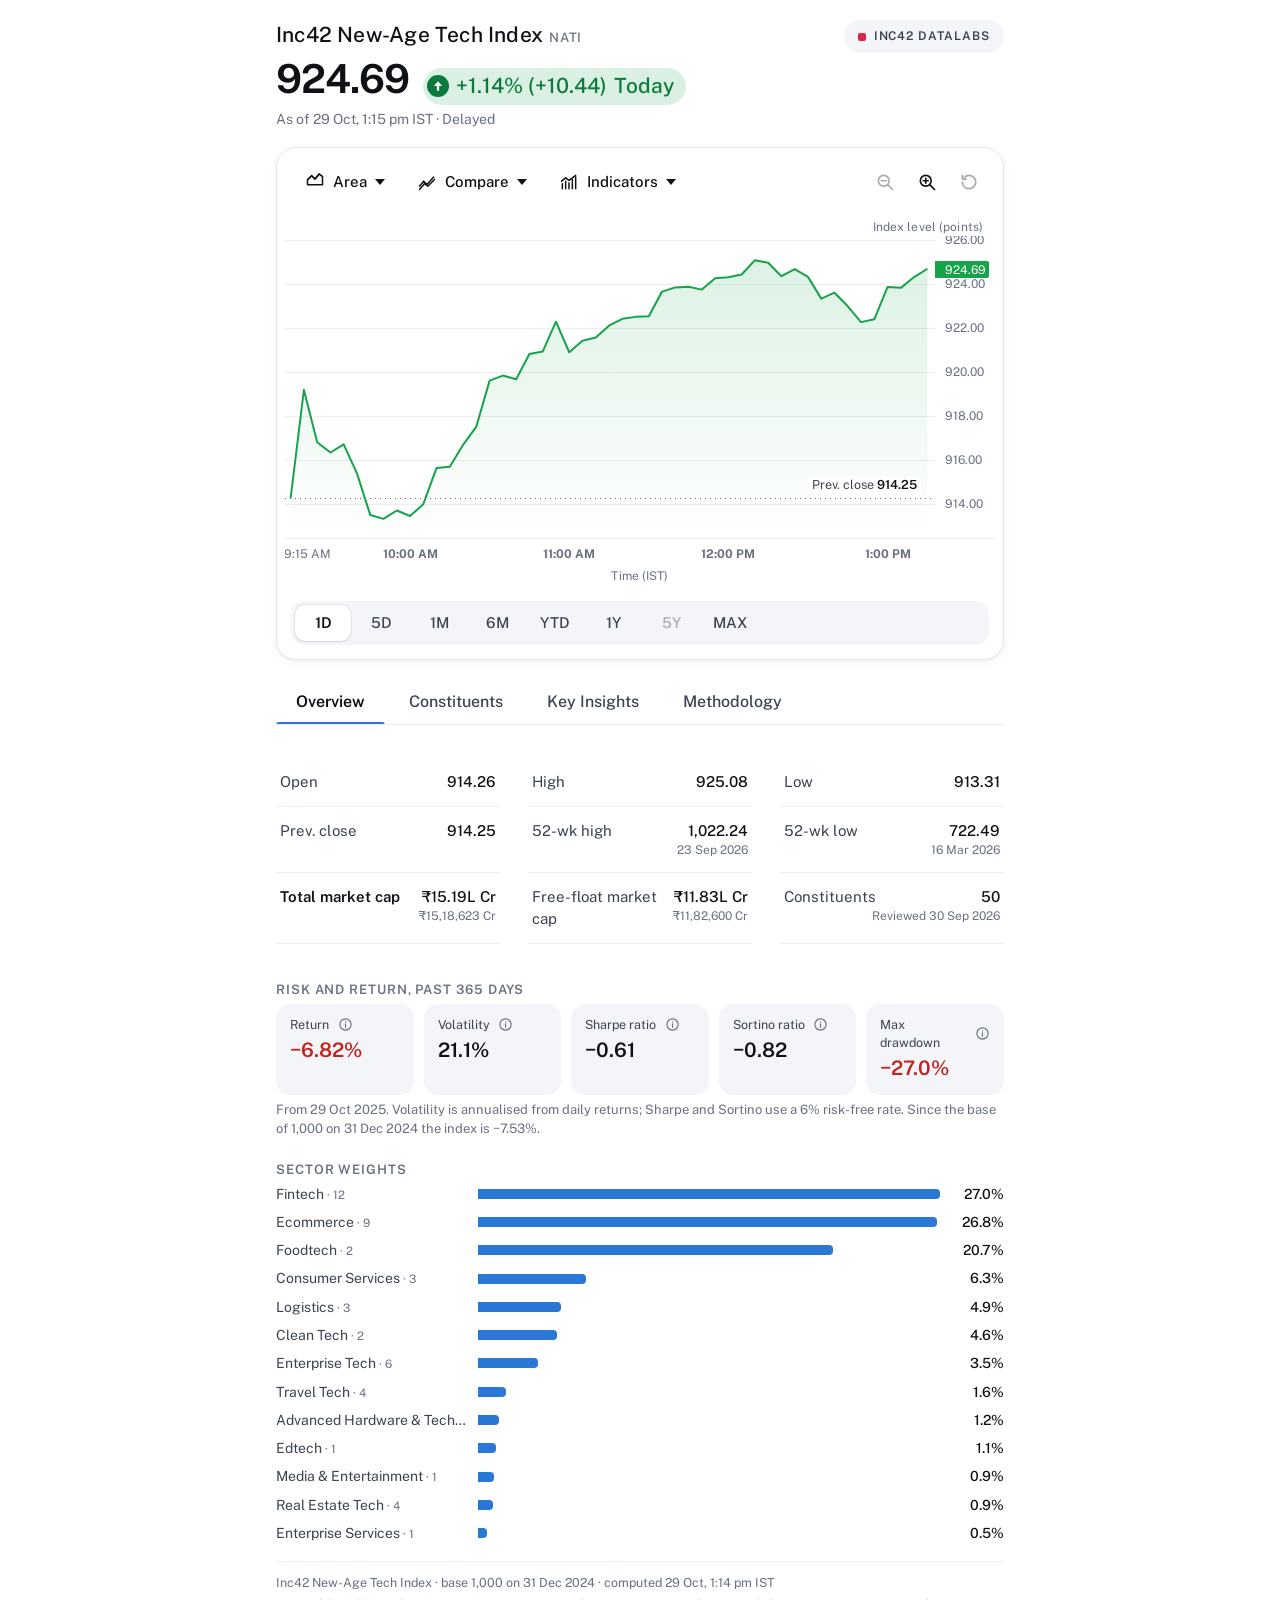
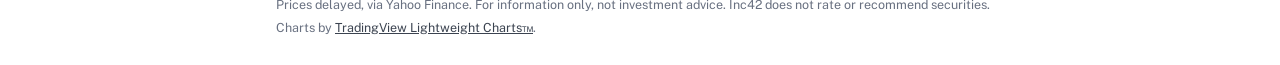
==== commit 803294b5: "Clarify that the 15% cap applies at quarterly reviews Weights can drift above 15% between reviews, s" ====
--- a/v2/site/index.html
+++ b/v2/site/index.html
@@ -1295,14 +1295,14 @@
   const shown = q || state.consAll ? rows : rows.slice(0, CONS_PREVIEW);
   $("#consBody").innerHTML = shown.map((c) => `<tr class="${c.weight_at_review >= 0.1499 ? "cap" : ""}">
     <td><div class="co">${PROFILES.has(c.id) ? `<a href="${profileHref(c.id)}">${c.company}</a>` : c.company}<small>${c.sector} · ${c.ticker}</small></div></td>
-    <td><div class="w"><i style="width:${(c.weight / maxW) * 100}%"></i><b>${(c.weight * 100).toFixed(2)}%</b></div></td>
+    <td><div class="w"><i style="width:${(c.weight / maxW) * 100}%"></i><b${c.weight_at_review >= 0.1499 ? ' title="Capped at 15% at the last review; the weight has moved with prices since"' : ""}>${(c.weight * 100).toFixed(2)}%</b></div></td>
     <td class="r hide-sm">${fmt(c.price)}</td>
     <td class="r ${c.change_pct >= 0 ? "up" : "down"}">${pct(c.change_pct)}</td>
     <td class="r hide-sm">${nf0.format(c.mcap_cr)}</td></tr>`).join("");
   const map = state.consView === "map";
   $("#consCount").textContent = q
-    ? `${rows.length} of ${CONS.length} match${map ? "" : " · weights drift with prices between reviews"}`
-    : `${CONS.length} constituents${map ? "" : " · weights drift with prices between reviews"}`;
+    ? `${rows.length} of ${CONS.length} match${map ? "" : " · 15% cap applies at each review; weights drift in between"}`
+    : `${CONS.length} constituents${map ? "" : " · 15% cap applies at each review; weights drift in between"}`;
   const more = $("#consMore");
   more.hidden = map || !!q || rows.length <= CONS_PREVIEW;
   more.textContent = state.consAll ? `Show top ${CONS_PREVIEW}` : `Show all ${rows.length} constituents`;
@@ -1520,7 +1520,7 @@
     <ul>
       <li><b>Eligibility.</b> Mainboard listing in India, market cap of at least ₹1,000 Cr and average daily traded value of at least ₹5 Cr over the past three months. Companies listed abroad are excluded.</li>
       <li><b>Seasoning.</b> A new listing joins after 90 days of trading. A mega IPO, whose free-float market cap would rank in the top 10% of eligible companies, can join after 30 days.</li>
-      <li><b>Cap.</b> No company above 15% at a review. Any excess is shared out among the others in proportion to their size, so the order by size never changes.</li>
+      <li><b>Cap.</b> Each company's weight is limited to 15% at every quarterly review. Any excess is shared out among the others in proportion to their size, so the order by size never changes. Between reviews, a company that outperforms the index can rise above 15% until the next review resets it.</li>
       <li><b>Reviews.</b> Constituents and weights are reset on the last trading day of each quarter and apply from the next session. Between reviews, weights drift with prices.</li>
       <li><b>Base.</b> ${nf0.format(IDX.base_value)} on ${dstr(IDX.base_date)}. Levels are chain-linked, so a published value never changes. It is a price index; dividends are not reinvested.</li>
     </ul>
